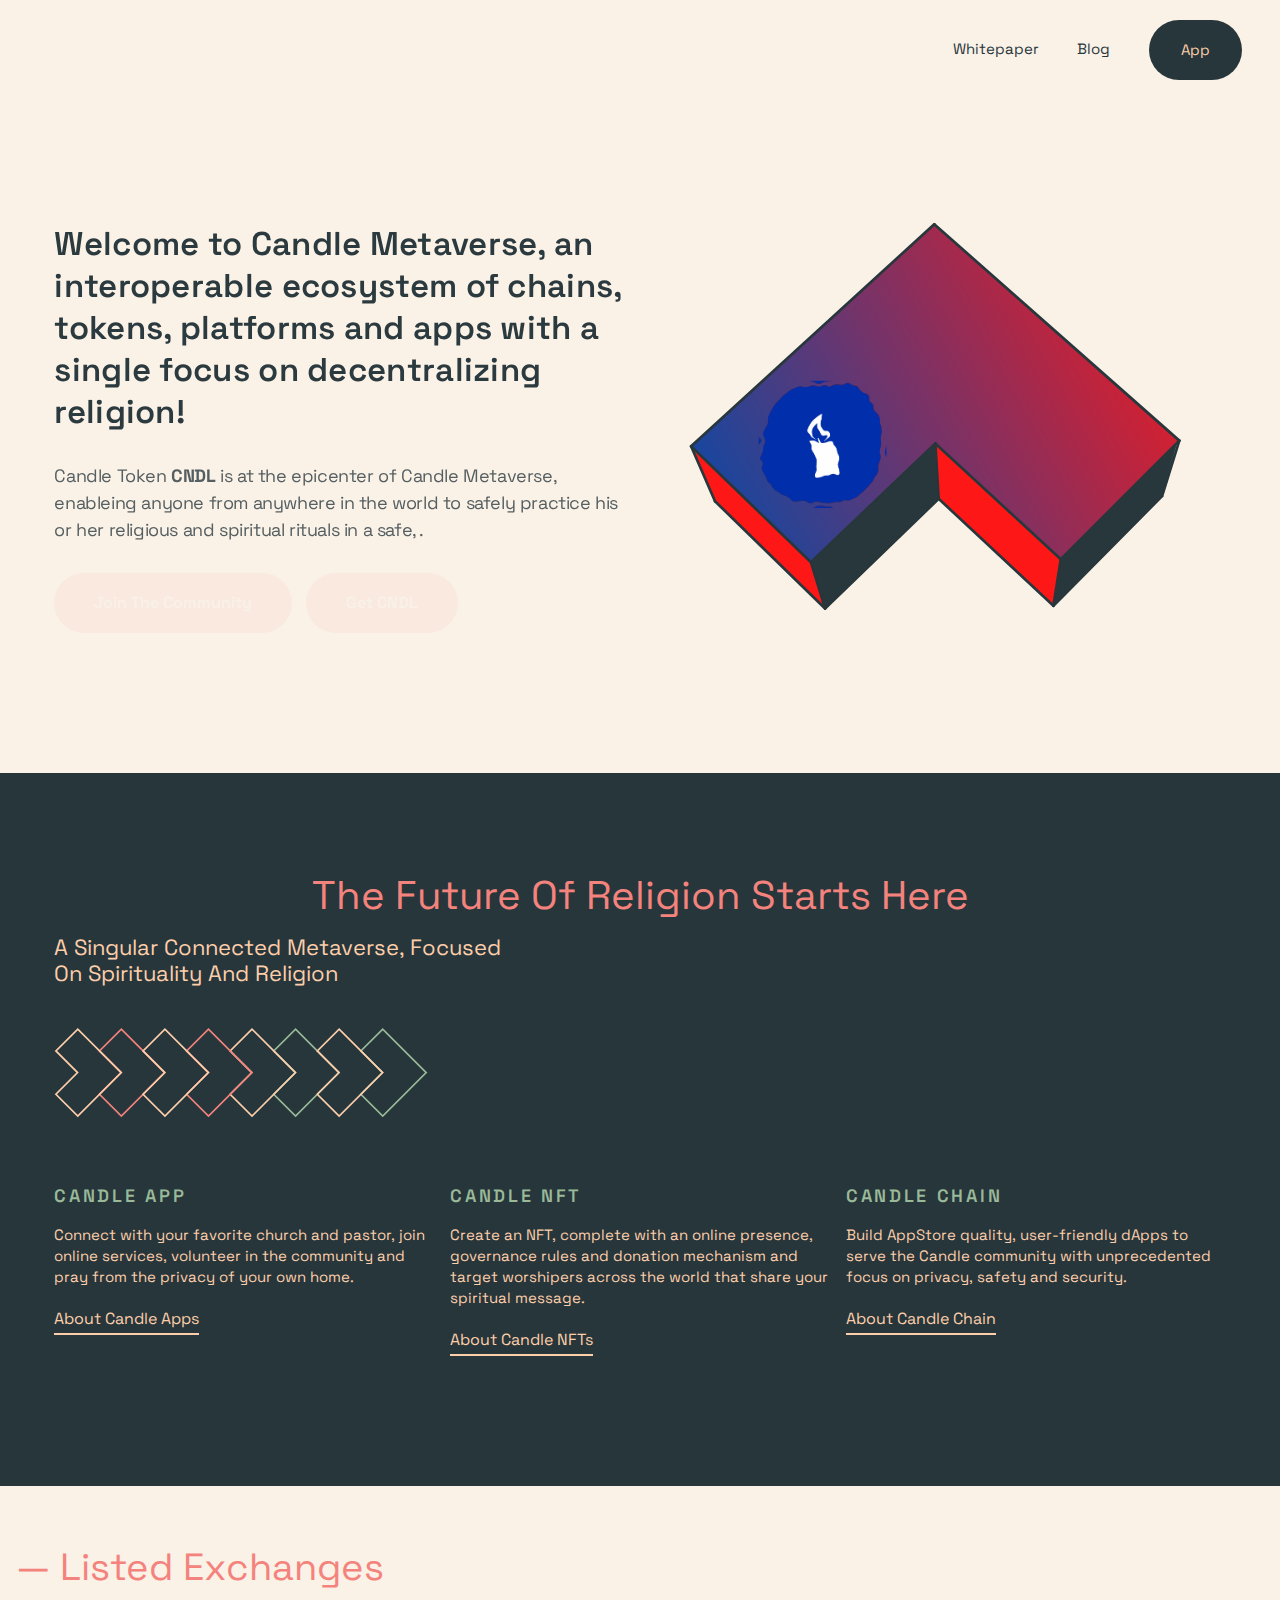
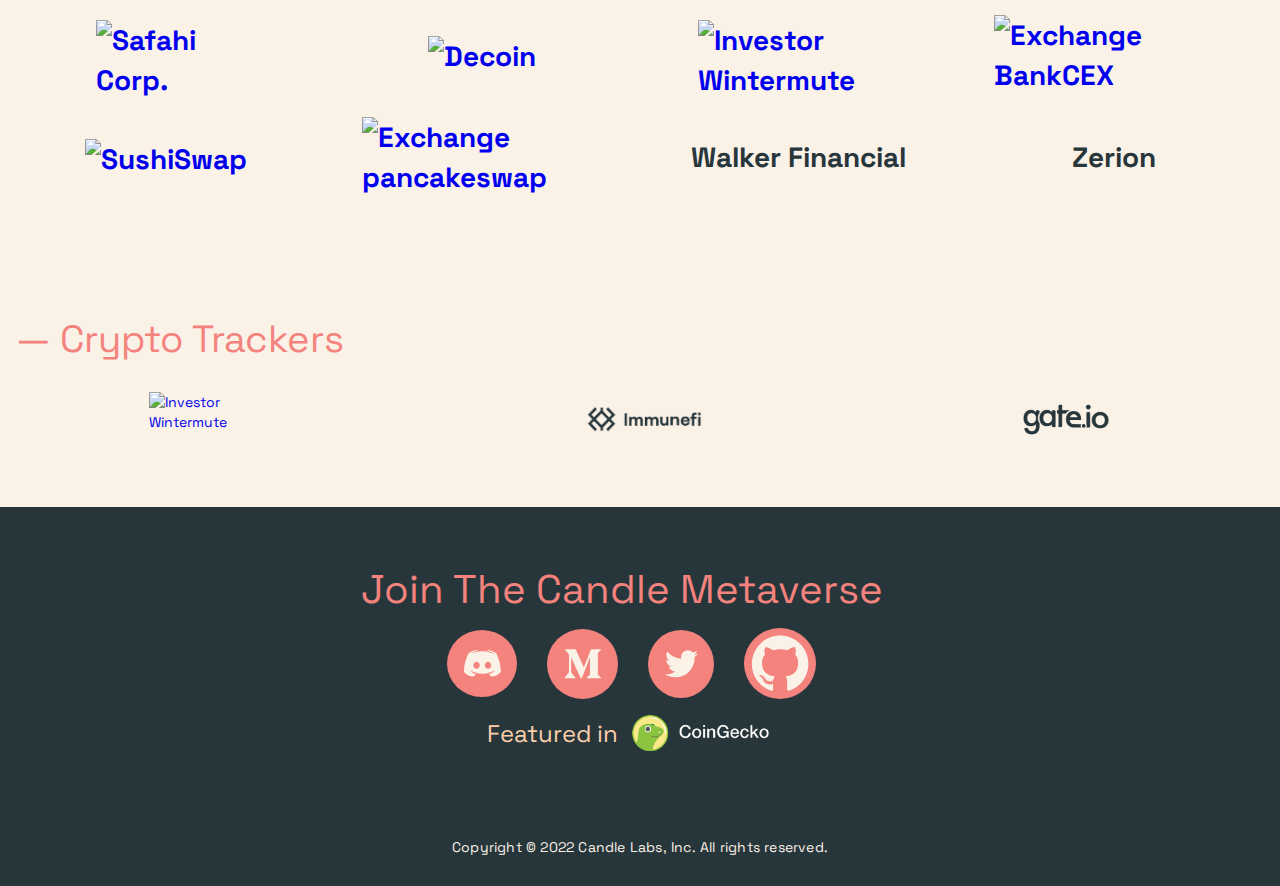
==== www.candlelabs.org/index.html @ d4d58f5c "Update index.html" ====
<!DOCTYPE html><!-- Last Published: Tue Feb 01 2022 14:11:30 GMT+0000 (Coordinated Universal Time) --><html data-wf-domain="www.candlelabs.org" data-wf-page="60e3f684421d0984ff7ae6be" data-wf-site="60e3f684421d0900957ae6ba"><head><meta charset="utf-8"/><title>Candle Protocol</title><meta content="Welcome to Candle Metaverse, an interoperable ecosystem of chains, tokens, platforms and apps with a single focus on decentralizing religion." name="description"/><meta content="Candle Protocol" property="og:title"/><meta content="The Future of Religion Starts Here" property="og:description"/>
  <meta content="https://uploads-ssl.webflow.com/60e3f684421d0900957ae6ba/60e3f83df19c3846578404ba_60dadb785c47d00d0a7b7272_ANGLE_ATMOS_v1.jpeg" property="og:image"/><meta content="Candle Protocol" property="twitter:title"/>
  <meta content="Welcome to Candle Metaverse, an interoperable ecosystem of chains, tokens, platforms and apps with a single focus on decentralizing religion!" property="twitter:description"/>
  <meta content="https://uploads-ssl.webflow.com/60e3f684421d0900957ae6ba/60e3f83df19c3846578404ba_60dadb785c47d00d0a7b7272_ANGLE_ATMOS_v1.jpeg" property="twitter:image"/>
  <meta property="og:type" content="website"/>
  <meta content="summary_large_image" name="twitter:card"/>
  <meta content="width=device-width, initial-scale=1" name="viewport"/>
  <link href="css/angle-version-2.webflow.342e09104.min.css" rel="stylesheet" type="text/css"/>
  <script src="webfont.js" type="text/javascript"></script>
  <script type="text/javascript">WebFont.load({  google: {    families: ["Space Grotesk:regular,600"]  }});</script><!--[if lt IE 9]><script src="https://cdnjs.cloudflare.com/ajax/libs/html5shiv/3.7.3/html5shiv.min.js" type="text/javascript"></script><![endif]--><script type="text/javascript">!function(o,c){var n=c.documentElement,t=" w-mod-";n.className+=t+"js",("ontouchstart"in o||o.DocumentTouch&&c instanceof DocumentTouch)&&(n.className+=t+"touch")}(window,document);</script>
  <link href="60e61506c6a4531d938e4ef4_favicon-32x32.png" rel="shortcut icon" type="image/x-icon"/><link href="60e6155e8eab2ca306f6ac27_android-chrome-96x96.png" rel="apple-touch-icon"/><script async="" src="../www.googletagmanager.com/gtag/js%EF%B9%96id=UA-201438094-2.js"></script>
  <script type="text/javascript">window.dataLayer = window.dataLayer || [];function gtag(){dataLayer.push(arguments);}gtag('js', new Date());gtag('config', 'UA-201438094-2', {'anonymize_ip': false});</script></head><body class="body"><div data-collapse="medium" data-animation="over-right" data-duration="400" data-easing="ease-in" data-easing2="ease-out" role="banner" class="navigation w-nav">
    <div class="navigation-container-full">
    <div class="section wf-section">
    <div class="navigation-side-plain">
    <a href="https://candlelabs.org" id="app" target="_blank" class="brand w-nav-brand"><div class="html-embed-3 w-embed">
      <svg width="53" height="42" viewBox="0 0 53 42" fill="none" xmlns="http://www.w3.org/2000/svg">
<g clip-path="url(#clip0)">


</g>
<defs>
<clipPath id="clip0">
<rect width="53" height="42" fill="white" transform="translate(0.303223 0.911987)"/>
</clipPath>
</defs>

<defs>
<clipPath id="clip0">
<rect width="200" height="30" fill="white"/>
</clipPath>


</defs>
</svg></div></a></div>
<div class="mobile-button w-nav-button"><div class="icon w-icon-nav-menu"></div></div></div>
<nav role="navigation" class="nav-menu w-nav-menu"><a href="index.html" aria-current="page" class="nav-link w-nav-link w--current">Trade</a><a href="https://docs.candlelabs.org" target="_blank" class="nav-link w-nav-link">Whitepaper</a>
<a href="https://reddit.com/r/cndl" target="_blank" class="nav-link w-nav-link">Blog</a><a href="https://app.dodoex.io/?network=mainnet&from=CNDL&to=USDC" target="_blank" class="button-navigation mt-2 w-nav-link">App</a><div class="button-wrap playground centered horizontal menubutton"><a href="https://discord.com/invite/z3kCpTaKMh" target="_blank" class="link-block first-child w-inline-block">
    <img src="6141c4c83874c326d974926d_discord.svg" loading="lazy" alt="Candle Protocol Discord Server link" class="image-8"/>
  </a>
  <a href="https://reddit.com/r/cndl" target="_blank" class="link-block w-inline-block"><img src="6141c49a3874c31d9a749238_medium.svg" loading="lazy" alt="Angle Medium Blog link" class="image-11"/></a>
  <a href="https://twitter.com/candle_labs" target="_blank" class="link-block w-inline-block"><img src="6141c49ae60aa364b25dbf61_twitter.svg" loading="lazy" alt="Angle Twitter Link" class="image-10"/></a><a href="https://github.com/Candleprotocol" target="_blank" class="link-block github last-child w-inline-block">
    <img src="6141c49a4c741830a2ef9b62_github_logo.svg" loading="lazy" alt="Candle Repository" class="image-9"/></a></div></nav></div></div><div class="header"><div class="container">
      <div class="w-layout-grid hero-grid">
  <div id="w-node-_2e3316db-cefd-234c-665d-4109540e0d42-ff7ae6be" class="hero-block">
  <h1 class="heading"><strong data-w-id="49341418-ab2d-3c2f-fae9-a14dba0515b2" style="opacity:100" class="bold-text">Welcome to Candle Metaverse, an interoperable ecosystem of chains, tokens, platforms and apps with a single focus on decentralizing religion!</strong><br/>
</h1><p data-w-id="2e3316db-cefd-234c-665d-4109540e0d48" style="opacity:100" class="paragraph-large">Candle Token <strong>CNDL</strong> is at the epicenter of Candle Metaverse, enableing anyone from anywhere in the world to safely practice his or her religious and spiritual rituals in a safe, .<br/></p><a data-w-id="a3d1c6f5-d1e4-67a4-e57e-4eb6cc7f3124" style="opacity:100" href="https://discord.gg/candle" class="button mt-2 w-button">Join The Community</a>
<a data-w-id="7714aa1b-9472-0fd0-4b97-acdff02890be" style="opacity:100" href="https://app.dodoex.io/?network=mainnet&from=USDC&to=CNDL" target="_blank" class="button mt-2 w-button">Get CNDL</a>
</div><img src="cndlangletwosexy.svg" loading="lazy" width="575" style="opacity:100" id="w-node-a0c30afb-bed7-268b-de76-1f6a2603e500-ff7ae6be" data-w-id="a0c30afb-bed7-268b-de76-1f6a2603e500" alt="Angle company logo" class="hidden-mobile"/></div></div></div>
<div class="logo-section"><div class="container"><div class="w-layout-grid logo-grid"><div class="logo-block"></div><div class="logo-block"></div><div class="logo-block">
  <img src="60e3fb152239cd0c357e8c8a_60b36ea5ca8f27bf516a2c9f_twitter.svg" alt="Twitter Account"/></div>
  <div class="logo-block">
  </div>
  <div id="w-node-_05bb0cd1-74b0-f15e-6a60-00ade3d66395-ff7ae6be" class="logo-block"></div></div></div></div><div class="content-section left"><div class="container"><div class="w-layout-grid content-grid"><div class="content-image"></div><div class="content"><h1>Subscription index</h1><p>Visit an online church, pray and donate CNDL tokens</p>
    <a href="#" class="link">Learn more</a></div></div>
    <div class="w-layout-grid content-grid">
      <div class="content"><h1>In-depth metrics</h1>
        <p>Lorem ipsum dolor sit amet, consectetur adipiscing elit. Mauris at dui elementum, placerat nulla et, efficitur magna.<br/>
          <br/>Donec ut elementum nulla, eu bibendum sapien. Integer vitae velit egestas felis eleifend dapibus accumsan sed tellus.</p><a href="#" class="link">Learn more</a></div><div id="w-node-_23f2461d-aebe-cba0-7777-7526b173a315-ff7ae6be" class="content-image"></div></div></div></div><div class="content-section"><div class="container"><h2 class="heading-5">The Future of Religion Starts Here</h2><p class="paragraph-3 centered h2"> A singular connected metaverse, focused on spirituality and religion</p><div class="html-embed-2 w-embed"><svg width="374" height="91" viewBox="0 0 374 91" fill="none" xmlns="http://www.w3.org/2000/svg">
<path d="M110.848 45.5933L67.3373 2.08301L45.4783 23.9421L67.1296 45.5934L45.4835 67.2395L67.3425 89.0986L110.848 45.5933Z" stroke="#F4837D" stroke-width="1.69"/>
<path d="M67.282 45.5929L23.7717 2.08252L1.9126 23.9416L23.5639 45.5929L1.91778 67.239L23.7768 89.0981L67.282 45.5929Z" stroke="#FDCEAA" stroke-width="1.69"/>
<path d="M285.074 45.5936L241.563 2.08325L219.704 23.9423L241.355 45.5936L219.709 67.2398L241.568 89.0988L285.074 45.5936Z" stroke="#99B998" stroke-width="1.69"/>
<path d="M241.508 45.5929L197.998 2.08252L176.139 23.9416L197.79 45.5929L176.144 67.239L198.003 89.0981L241.508 45.5929Z" stroke="#FDCEAA" stroke-width="1.69"/>
<path d="M198 45.5938L154.49 2.0835L132.631 23.9426L154.282 45.5939L132.636 67.24L154.495 89.0991L198 45.5938Z" stroke="#F4837D" stroke-width="1.69"/>
<path d="M154.44 45.5931L110.929 2.08276L89.0703 23.9418L110.722 45.5931L89.0755 67.2393L110.935 89.0983L154.44 45.5931Z" stroke="#FDCEAA" stroke-width="1.69"/>
<path d="M372.226 45.5938L328.716 2.0835L306.857 23.9426L328.508 45.5939L306.862 67.24L328.721 89.0991L372.226 45.5938Z" stroke="#99B998" stroke-width="1.69"/>
<path d="M328.666 45.5929L285.155 2.08252L263.296 23.9416L284.948 45.5929L263.302 67.239L285.161 89.0981L328.666 45.5929Z" stroke="#FDCEAA" stroke-width="1.69"/>
</svg></div><div class="w-layout-grid feature-grid"><div id="w-node-_59cc3c5f-5f8c-38cc-3669-18aad77a94e7-ff7ae6be" class="feature-card"><h3 class="heading3">Candle App</h3><p class="paragraph">Connect with your favorite church and pastor, join online services, volunteer in the community and pray from the privacy of your own home.
</p><a href="https://docs.candlelabs.org/fundamentals/candle-app" target="_blank" class="cta w-button">About Candle Apps</a></div><div id="w-node-ef781229-1ad1-0838-0280-94930bfabf1c-ff7ae6be" class="feature-card">
  <h3 class="heading3">Candle NFT</h3><p class="paragraph">Create an NFT, complete with an online presence, governance rules and donation mechanism and target worshipers across the world that share your spiritual message.</p><a href="https://docs.candlelabs.org/fundamentals/nft" target="_blank" class="cta w-button">About Candle NFTs</a></div><div class="feature-card"><h3 class="heading3">Candle Chain</h3>
    <p class="paragraph">Build AppStore quality, user-friendly dApps to serve the Candle community with unprecedented focus on privacy, safety and security.
</p>
    <a href="https://docs.candlelabs.org/fundamentals/task-lists" target="_blank" class="cta w-button">About Candle Chain</a></div></div></div></div>
    <div class="investors"><div class="container w-container"><h2 class="heading-5 heading-investors">— Listed Exchanges</h2><div class="w-layout-grid grid">


      <div id="w-node-_1b70a4c5-f20a-3465-73ca-4e7893a9c018-ff7ae6be" class="investor"><a href="https://uniswap.org/" target="_blank" class="dim w-inline-block">

      <img src="wlkr.png" loading="lazy" alt="Safahi Corp." class="investor-image"/></a></div>

<div id="w-node-_786bbe51-8efb-3058-bc9a-aff5af42035e-ff7ae6be" class="investor"><a href="https://www.decoin.io/" target="_blank" class="dim w-inline-block">

   <img src="decoin.png" loading="lazy" sizes="(max-width: 479px) 70vw, (max-width: 991px) 198px, 220px"  alt="Decoin" class="excahnge-image"/></a></div>
    <div id="w-node-d539f87f-f357-7b3b-2ef5-b58edb82bbf5-ff7ae6be" class="investor">
      <a href="https://www.tokpie.com/" target="_blank" class="dim w-inline-block">
        <img src="tokpie.png" loading="lazy" sizes="(max-width: 479px) 70vw, (max-width: 991px) 198px, 220px" alt="Investor Wintermute" class="investor-image fabric"/></a></div><div id="w-node-_1b70a4c5-f20a-3465-73ca-4e7893a9c026-ff7ae6be" class="investor">
          <a href="https://www.bankcex.com/" target="_blank" class="dim w-inline-block"><img src="bankcex.png" loading="lazy" sizes="(max-width: 991px) 144px, 160px" alt="Exchange BankCEX" class="exchange-image"/></a></div>
          <div id="w-node-_659c20e0-2938-e401-83e3-09eab33905a3-ff7ae6be" class="investor">
            <a href="https://www.sushi.com/" target="_blank" class="dim w-inline-block">
              <img src="Sushi.png" loading="lazy" alt="SushiSwap" class="Exchange -image Sushi"/></a></div>
              <div id="w-node-bd750032-5424-76e8-a503-98fc867b37b4-ff7ae6be" class="investor">
                <a href="https://pancakeswap.finance/swap/" target="_blank" class="dim w-inline-block">
                  <img src="Pancake.png" loading="lazy" sizes="(max-width: 479px) 36px, (max-width: 991px) 90px, 100px"  alt="Exchange pancakeswap" class="Exchang-image pancake"/></a></div>
              <div id="w-node-_52344bb0-9d8d-0787-273a-6e9726940b06-ff7ae6be" class="investor">
                <div class="dim"><a href="https://twitter.com/wlkrfinancial" target="_blank" class="link-2 twitter-link">Walker Financial</a></div></div>
              <div id="w-node-f1ea0bd0-6238-7a7e-cdcd-528fb8693aa4-ff7ae6be" class="investor">
                <div class="dim">
                <a href="https://app.zerion.io/invest/asset/CNDL-0xbc138bd20c98186cc0342c8e380953af0cb48ba8" target="_blank" class="link-2 twitter-link">Zerion </a></div></div></div></div></div>
                <div class="investors"><div class="container w-container"><h2 class="heading-5 heading-investors">— Crypto Trackers</h2>
                  <div class="w-layout-grid grid partners-grid"><div id="w-node-_3a541215-f42e-e132-56e7-eb7528b9ea08-ff7ae6be" class="Crypto Tracker">
                    <a href="https://coincodex.com/crypto/candle/" target="_blank" class="dim w-inline-block">
                      <img src="coincodex.png" loading="lazy" sizes="(max-width: 991px) 144px, 160px"  alt="Investor Wintermute" class="investor-image partner"/></a></div>
                  <div id="w-node-_3a541215-f42e-e132-56e7-eb7528b9ea0e-ff7ae6be" class="investor">
                <a href="https://immunefi.com/bounty/Candleprotocol" target="_blank" class="dim w-inline-block">
                <img src="6183fdcc161a07aa780254bc_Immunefi.png" loading="lazy" sizes="(max-width: 991px) 144px, 160px"  alt="Immunefie" class="investor-image partner"/></a></div>
<div id="w-node-_3a541215-f42e-e132-56e7-eb7528b9ea18-ff7ae6be" class="investor">
  <a href="https://app.dodoex.io/?network=mainnet&from=CNDL&to=USDC" target="_blank" class="dim w-inline-block">
    <img src="6183fdccf873b9378a4c82e9_gate.io.png" loading="lazy" sizes="(max-width: 991px) 144px, 160px" alt="gate.io icon" class="investor-image partner"/></a></div></div></div></div>
    <div class="content-section playground"><div class="container flex"><h3 class="heading-5">Join the Candle Metaverse<a href="https://t.me/candlelabs" class="link-3"></a>
      <a href="https://app.dodoex.io/?network=mainnet&from=USDC&to=CNDL" class="link-2"></a></h3></div>
      <div class="container flex"><div class="button-wrap playground centered horizontal">
        <a href="https://discord.gg/candle" target="_blank" class="link-block first-child w-inline-block">
          <img src="6141c4c83874c326d974926d_discord.svg" loading="lazy" alt="Candle Protocol Discord Server link" class="image-13"/></a><a href="https://reddit.com/r/cndl" target="_blank" class="link-block w-inline-block"><img src="6141c49a3874c31d9a749238_medium.svg" loading="lazy" alt="Angle Medium Blog link" class="image-14"/></a>
  <a href="https://twitter.com/Candle_labs" target="_blank" class="link-block w-inline-block">
  <img src="6141c49ae60aa364b25dbf61_twitter.svg" loading="lazy" alt="Candle Twitter Link" class="image-15"/></a><a href="https://github.com/Candleprotocol" target="_blank" class="link-block github w-inline-block"><img src="6141c49a4c741830a2ef9b62_github_logo.svg" loading="lazy" alt="Candle Repository" class="image-16"/></a></div></div>
<div class="container flex"><h3 class="heading-6">Featured in </h3>
  <a href="https://www.coingecko.com/en/coins/candle" target="_blank" class="dim w-inline-block"><img src="61efdd9250656a502699b645_CoinGecko-WhiteText.png" loading="lazy" sizes="(max-width: 991px) 144px, 160px" srcset="61efdd9250656a502699b645_CoinGecko-WhiteText-p-500.png 500w, 61efdd9250656a502699b645_CoinGecko-WhiteText-p-800.png 800w, 61efdd9250656a502699b645_CoinGecko-WhiteText-p-1080.png 1080w, 61efdd9250656a502699b645_CoinGecko-WhiteText-p-1600.png 1600w, 61efdd9250656a502699b645_CoinGecko-WhiteText.png 9600w" alt="" class="investor-image"/></a></div></div>
<div class="footer-03"><div class="container">
  <p class="paragraph-3 copyright">Copyright © 2022 Candle Labs, Inc. All rights reserved.</p></div></div>
<script src="jq.js" type="text/javascript" integrity="sha256-9/aliU8dGd2tb6OSsuzixeV4y/faTqgFtohetphbbj0=" crossorigin="anonymous"></script><script src="js/webflow.7a0222707.js" type="text/javascript"></script><!--[if lte IE 9]><script src="//cdnjs.cloudflare.com/ajax/libs/placeholders/3.0.2/placeholders.min.js"></script><![endif]--><style>.w-nav[data-animation=over-right] .w-nav-overlay, .w-nav[data-animation=over-right] [data-nav-menu-open], .w-nav-overlay [data-nav-menu-open] {
    top: 100px!important;
}

</style></body></html>
---- www.candlelabs.org/css/angle-version-2.webflow.342e09104.min.css ----
html{font-family:sans-serif;-ms-text-size-adjust:100%;-webkit-text-size-adjust:100%;height:100%}article,aside,details,figcaption,figure,footer,header,hgroup,main,menu,nav,section,summary{display:block}audio,canvas,progress,video{display:inline-block;vertical-align:baseline}audio:not([controls]){display:none;height:0}[hidden],template{display:none}a{background-color:transparent;text-decoration:underline}a:active,a:hover{outline:0}abbr[title]{border-bottom:1px dotted}b,optgroup,strong{font-weight:700}dfn{font-style:italic}h1{margin:.67em 0}mark{background:#ff0;color:#000}small{font-size:80%}sub,sup{font-size:75%;line-height:0;position:relative;vertical-align:baseline}sup{top:-.5em}sub{bottom:-.25em}img{border:0;max-width:100%;vertical-align:middle;display:inline-block}svg:not(:root){overflow:hidden}hr{box-sizing:content-box;height:0}pre,textarea{overflow:auto}code,kbd,pre,samp{font-family:monospace,monospace;font-size:1em}button,input,optgroup,select,textarea{color:inherit;font:inherit;margin:0}button{overflow:visible}button,select{text-transform:none}button[disabled],html input[disabled]{cursor:default}button::-moz-focus-inner,input::-moz-focus-inner{border:0;padding:0}input{line-height:normal}input[type=checkbox],input[type=radio]{box-sizing:border-box;padding:0}input[type=number]::-webkit-inner-spin-button,input[type=number]::-webkit-outer-spin-button{height:auto}input[type=search]{-webkit-appearance:none}input[type=search]::-webkit-search-cancel-button,input[type=search]::-webkit-search-decoration{-webkit-appearance:none}legend{border:0;padding:0}table{border-collapse:collapse;border-spacing:0}td,th{padding:0}@font-face{font-family:webflow-icons;src:url("[data-uri]") format('truetype');font-weight:400;font-style:normal}[class*=" w-icon-"],[class^=w-icon-]{font-family:webflow-icons!important;speak:none;font-style:normal;font-weight:400;font-variant:normal;text-transform:none;line-height:1;-webkit-font-smoothing:antialiased;-moz-osx-font-smoothing:grayscale}.w-icon-slider-right:before{content:"\e600"}.w-icon-slider-left:before{content:"\e601"}.w-icon-nav-menu:before{content:"\e602"}.w-icon-arrow-down:before,.w-icon-dropdown-toggle:before{content:"\e603"}.w-icon-file-upload-remove:before{content:"\e900"}.w-icon-file-upload-icon:before{content:"\e903"}*{-webkit-box-sizing:border-box;-moz-box-sizing:border-box;box-sizing:border-box}html.w-mod-touch *{background-attachment:scroll!important}.w-block{display:block}.w-inline-block{max-width:100%;display:inline-block}.w-clearfix:after,.w-clearfix:before{content:" ";display:table;grid-column-start:1;grid-row-start:1;grid-column-end:2;grid-row-end:2}.w-clearfix:after{clear:both}.w-hidden{display:none}.w-button{display:inline-block;padding:9px 15px;background-color:#3898ec;color:#fff;border:0;line-height:inherit;text-decoration:none;cursor:pointer;border-radius:0}input.w-button{-webkit-appearance:button}html[data-w-dynpage] [data-w-cloak]{color:transparent!important}.w-webflow-badge,.w-webflow-badge *{position:static;left:auto;top:auto;right:auto;bottom:auto;z-index:auto;display:block;visibility:visible;overflow:visible;overflow-x:visible;overflow-y:visible;box-sizing:border-box;width:auto;height:auto;max-height:none;max-width:none;min-height:0;min-width:0;margin:0;padding:0;float:none;clear:none;border:0 transparent;border-radius:0;background:0 0;box-shadow:none;opacity:1;transform:none;transition:none;direction:ltr;font-family:inherit;font-weight:inherit;color:inherit;font-size:inherit;line-height:inherit;font-style:inherit;font-variant:inherit;text-align:inherit;letter-spacing:inherit;text-decoration:inherit;text-indent:0;text-transform:inherit;list-style-type:disc;text-shadow:none;font-smoothing:auto;vertical-align:baseline;cursor:inherit;white-space:inherit;word-break:normal;word-spacing:normal;word-wrap:normal}.w-webflow-badge{position:fixed!important;display:inline-block!important;visibility:visible!important;z-index:2147483647!important;top:auto!important;right:12px!important;bottom:12px!important;left:auto!important;color:#aaadb0!important;background-color:#fff!important;border-radius:3px!important;padding:6px 8px 6px 6px!important;font-size:12px!important;opacity:1!important;line-height:14px!important;text-decoration:none!important;transform:none!important;margin:0!important;width:auto!important;height:auto!important;overflow:visible!important;white-space:nowrap;box-shadow:0 0 0 1px rgba(0,0,0,.1),0 1px 3px rgba(0,0,0,.1);cursor:pointer}.w-webflow-badge>img{display:inline-block!important;visibility:visible!important;opacity:1!important;vertical-align:middle!important}h1,h2,h3,h4,h5,h6{font-weight:700;margin-bottom:10px}h2{font-size:32px;line-height:36px;margin-top:20px}h3{font-size:24px;line-height:30px;margin-top:20px}h5{font-size:14px;line-height:20px;margin-top:10px}h6{font-size:12px;line-height:18px;margin-top:10px}blockquote{margin:0 0 10px;padding:10px 20px;border-left:5px solid #e2e2e2;font-size:18px;line-height:22px}figure{margin:0 0 10px}figcaption{margin-top:5px;text-align:center}ol,ul{margin-top:0;margin-bottom:10px;padding-left:40px}.w-list-unstyled{padding-left:0;list-style:none}.w-embed:after,.w-embed:before{content:" ";display:table;grid-column-start:1;grid-row-start:1;grid-column-end:2;grid-row-end:2}.w-embed:after{clear:both}.w-video{width:100%;position:relative;padding:0}.w-video embed,.w-video iframe,.w-video object{position:absolute;top:0;left:0;width:100%;height:100%}fieldset{padding:0;margin:0;border:0}button,html input[type=button],input[type=reset]{-webkit-appearance:button;border:0;cursor:pointer;-webkit-appearance:button}.w-form{margin:0 0 15px}.w-form-done{display:none;padding:20px;text-align:center;background-color:#ddd}.w-form-fail{display:none;margin-top:10px;padding:10px;background-color:#ffdede}label{display:block;margin-bottom:5px;font-weight:700}.w-input,.w-select{display:block;width:100%;height:38px;padding:8px 12px;margin-bottom:10px;font-size:14px;line-height:1.42857143;color:#333;vertical-align:middle;background-color:#fff;border:1px solid #ccc}.w-input:-moz-placeholder,.w-select:-moz-placeholder{color:#999}.w-input::-moz-placeholder,.w-select::-moz-placeholder{color:#999;opacity:1}.w-input:-ms-input-placeholder,.w-select:-ms-input-placeholder{color:#999}.w-input::-webkit-input-placeholder,.w-select::-webkit-input-placeholder{color:#999}.w-input:focus,.w-select:focus{border-color:#3898ec;outline:0}.w-input[disabled],.w-input[readonly],.w-select[disabled],.w-select[readonly],fieldset[disabled] .w-input,fieldset[disabled] .w-select{cursor:not-allowed;background-color:#eee}textarea.w-input,textarea.w-select{height:auto}.w-select{background-color:#f3f3f3}.w-select[multiple]{height:auto}.w-form-label{display:inline-block;cursor:pointer;font-weight:400;margin-bottom:0}.w-radio{display:block;margin-bottom:5px;padding-left:20px}.w-radio:after,.w-radio:before{content:" ";display:table;grid-column-start:1;grid-row-start:1;grid-column-end:2;grid-row-end:2}.w-radio:after{clear:both}.w-radio-input{margin:3px 0 0 -20px;line-height:normal;float:left}.w-file-upload{display:block;margin-bottom:10px}.w-file-upload-input{width:.1px;height:.1px;opacity:0;overflow:hidden;position:absolute;z-index:-100}.w-file-upload-default,.w-file-upload-success,.w-file-upload-uploading{display:inline-block;color:#333}.w-file-upload-error{display:block;margin-top:10px}.w-file-upload-default.w-hidden,.w-file-upload-error.w-hidden,.w-file-upload-success.w-hidden,.w-file-upload-uploading.w-hidden{display:none}.w-file-upload-uploading-btn{display:flex;font-size:14px;font-weight:400;cursor:pointer;margin:0;padding:8px 12px;border:1px solid #ccc;background-color:#fafafa}.w-file-upload-file{display:flex;flex-grow:1;justify-content:space-between;margin:0;padding:8px 9px 8px 11px;border:1px solid #ccc;background-color:#fafafa}.w-file-upload-file-name{font-size:14px;font-weight:400;display:block}.w-file-remove-link{margin-top:3px;margin-left:10px;width:auto;height:auto;padding:3px;display:block;cursor:pointer}.w-icon-file-upload-remove{margin:auto;font-size:10px}.w-file-upload-error-msg{display:inline-block;color:#ea384c;padding:2px 0}.w-file-upload-info{display:inline-block;line-height:38px;padding:0 12px}.w-file-upload-label{display:inline-block;font-size:14px;font-weight:400;cursor:pointer;margin:0;padding:8px 12px;border:1px solid #ccc;background-color:#fafafa}.w-icon-file-upload-icon,.w-icon-file-upload-uploading{display:inline-block;margin-right:8px;width:20px}.w-icon-file-upload-uploading{height:20px}.w-container{margin-left:auto;margin-right:auto;max-width:940px}.w-container:after,.w-container:before{content:" ";display:table;grid-column-start:1;grid-row-start:1;grid-column-end:2;grid-row-end:2}.w-container:after{clear:both}.w-container .w-row{margin-left:-10px;margin-right:-10px}.w-row:after,.w-row:before{content:" ";display:table;grid-column-start:1;grid-row-start:1;grid-column-end:2;grid-row-end:2}.w-row:after{clear:both}.w-row .w-row{margin-left:0;margin-right:0}.w-col{position:relative;float:left;width:100%;min-height:1px;padding-left:10px;padding-right:10px}.w-col .w-col{padding-left:0;padding-right:0}.w-col-1{width:8.33333333%}.w-col-2{width:16.66666667%}.w-col-3{width:25%}.w-col-4{width:33.33333333%}.w-col-5{width:41.66666667%}.w-col-6{width:50%}.w-col-7{width:58.33333333%}.w-col-8{width:66.66666667%}.w-col-9{width:75%}.w-col-10{width:83.33333333%}.w-col-11{width:91.66666667%}.w-col-12{width:100%}.w-hidden-main{display:none!important}@media screen and (max-width:991px){.w-container{max-width:728px}.w-hidden-main{display:inherit!important}.w-hidden-medium{display:none!important}.w-col-medium-1{width:8.33333333%}.w-col-medium-2{width:16.66666667%}.w-col-medium-3{width:25%}.w-col-medium-4{width:33.33333333%}.w-col-medium-5{width:41.66666667%}.w-col-medium-6{width:50%}.w-col-medium-7{width:58.33333333%}.w-col-medium-8{width:66.66666667%}.w-col-medium-9{width:75%}.w-col-medium-10{width:83.33333333%}.w-col-medium-11{width:91.66666667%}.w-col-medium-12{width:100%}.w-col-stack{width:100%;left:auto;right:auto}}@media screen and (max-width:767px){.w-hidden-main,.w-hidden-medium{display:inherit!important}.w-hidden-small{display:none!important}.w-container .w-row,.w-row{margin-left:0;margin-right:0}.w-col{width:100%;left:auto;right:auto}.w-col-small-1{width:8.33333333%}.w-col-small-2{width:16.66666667%}.w-col-small-3{width:25%}.w-col-small-4{width:33.33333333%}.w-col-small-5{width:41.66666667%}.w-col-small-6{width:50%}.w-col-small-7{width:58.33333333%}.w-col-small-8{width:66.66666667%}.w-col-small-9{width:75%}.w-col-small-10{width:83.33333333%}.w-col-small-11{width:91.66666667%}.w-col-small-12{width:100%}}@media screen and (max-width:479px){.w-container{max-width:none}.w-hidden-main,.w-hidden-medium,.w-hidden-small{display:inherit!important}.w-hidden-tiny{display:none!important}.w-col{width:100%}.w-col-tiny-1{width:8.33333333%}.w-col-tiny-2{width:16.66666667%}.w-col-tiny-3{width:25%}.w-col-tiny-4{width:33.33333333%}.w-col-tiny-5{width:41.66666667%}.w-col-tiny-6{width:50%}.w-col-tiny-7{width:58.33333333%}.w-col-tiny-8{width:66.66666667%}.w-col-tiny-9{width:75%}.w-col-tiny-10{width:83.33333333%}.w-col-tiny-11{width:91.66666667%}.w-col-tiny-12{width:100%}}.w-widget{position:relative}.w-widget-map{width:100%;height:400px}.w-widget-map label{width:auto;display:inline}.w-widget-map img{max-width:inherit}.w-widget-map .gm-style-iw{text-align:center}.w-widget-map .gm-style-iw>button{display:none!important}.w-widget-twitter{overflow:hidden}.w-widget-twitter-count-shim{display:inline-block;vertical-align:top;position:relative;width:28px;height:20px;text-align:center;background:#fff;border:1px solid #758696;border-radius:3px}.w-widget-twitter-count-shim *{pointer-events:none;-webkit-user-select:none;-moz-user-select:none;-ms-user-select:none;user-select:none}.w-widget-twitter-count-shim .w-widget-twitter-count-inner{position:relative;font-size:15px;line-height:12px;text-align:center;color:#999;font-family:serif}.w-widget-twitter-count-shim .w-widget-twitter-count-clear{position:relative;display:block}.w-widget-twitter-count-shim.w--large{width:36px;height:28px}.w-widget-twitter-count-shim.w--large .w-widget-twitter-count-inner{font-size:18px;line-height:18px}.w-widget-twitter-count-shim:not(.w--vertical){margin-left:5px;margin-right:8px}.w-widget-twitter-count-shim:not(.w--vertical).w--large{margin-left:6px}.w-widget-twitter-count-shim:not(.w--vertical):after,.w-widget-twitter-count-shim:not(.w--vertical):before{top:50%;left:0;border:solid transparent;content:" ";height:0;width:0;position:absolute;pointer-events:none}.w-widget-twitter-count-shim:not(.w--vertical):before{border-color:rgba(117,134,150,0);border-right-color:#5d6c7b;border-width:4px;margin-left:-9px;margin-top:-4px}.w-widget-twitter-count-shim:not(.w--vertical).w--large:before{border-width:5px;margin-left:-10px;margin-top:-5px}.w-widget-twitter-count-shim:not(.w--vertical):after{border-color:rgba(255,255,255,0);border-right-color:#fff;border-width:4px;margin-left:-8px;margin-top:-4px}.w-widget-twitter-count-shim:not(.w--vertical).w--large:after{border-width:5px;margin-left:-9px;margin-top:-5px}.w-widget-twitter-count-shim.w--vertical{width:61px;height:33px;margin-bottom:8px}.w-widget-twitter-count-shim.w--vertical:after,.w-widget-twitter-count-shim.w--vertical:before{top:100%;left:50%;border:solid transparent;content:" ";height:0;width:0;position:absolute;pointer-events:none}.w-widget-twitter-count-shim.w--vertical:before{border-color:rgba(117,134,150,0);border-top-color:#5d6c7b;border-width:5px;margin-left:-5px}.w-widget-twitter-count-shim.w--vertical:after{border-color:rgba(255,255,255,0);border-top-color:#fff;border-width:4px;margin-left:-4px}.w-widget-twitter-count-shim.w--vertical .w-widget-twitter-count-inner{font-size:18px;line-height:22px}.w-widget-twitter-count-shim.w--vertical.w--large{width:76px}.w-background-video{position:relative;overflow:hidden;height:500px;color:#fff}.w-background-video>video{background-size:cover;background-position:50% 50%;position:absolute;margin:auto;width:100%;height:100%;right:-100%;bottom:-100%;top:-100%;left:-100%;object-fit:cover;z-index:-100}.w-background-video>video::-webkit-media-controls-start-playback-button{display:none!important;-webkit-appearance:none}.w-slider{position:relative;height:300px;text-align:center;background:#ddd;clear:both;-webkit-tap-highlight-color:transparent;tap-highlight-color:rgba(0,0,0,0)}.w-slider-mask{position:relative;display:block;overflow:hidden;z-index:1;left:0;right:0;height:100%;white-space:nowrap}.w-slide{position:relative;display:inline-block;vertical-align:top;width:100%;height:100%;white-space:normal;text-align:left}.w-slider-nav{position:absolute;z-index:2;top:auto;right:0;bottom:0;left:0;margin:auto;padding-top:10px;height:40px;text-align:center;-webkit-tap-highlight-color:transparent;tap-highlight-color:rgba(0,0,0,0)}.w-slider-nav.w-round>div{border-radius:100%}.w-slider-nav.w-num>div{width:auto;height:auto;padding:.2em .5em;font-size:inherit;line-height:inherit}.w-slider-nav.w-shadow>div{box-shadow:0 0 3px rgba(51,51,51,.4)}.w-slider-nav-invert{color:#fff}.w-slider-nav-invert>div{background-color:rgba(34,34,34,.4)}.w-slider-nav-invert>div.w-active{background-color:#222}.w-slider-dot{position:relative;display:inline-block;width:1em;height:1em;background-color:rgba(255,255,255,.4);cursor:pointer;margin:0 3px .5em;transition:background-color .1s,color .1s}.w-slider-dot.w-active{background-color:#fff}.w-slider-dot:focus{outline:0;box-shadow:0 0 0 2px #fff}.w-slider-dot:focus.w-active{box-shadow:none}.w-slider-arrow-left,.w-slider-arrow-right{position:absolute;width:80px;top:0;right:0;bottom:0;left:0;margin:auto;cursor:pointer;overflow:hidden;color:#fff;font-size:40px;-webkit-tap-highlight-color:transparent;tap-highlight-color:rgba(0,0,0,0);-webkit-user-select:none;-moz-user-select:none;-ms-user-select:none;user-select:none}.w-slider-arrow-left [class*=' w-icon-'],.w-slider-arrow-left [class^=w-icon-],.w-slider-arrow-right [class*=' w-icon-'],.w-slider-arrow-right [class^=w-icon-]{position:absolute}.w-slider-arrow-left:focus,.w-slider-arrow-right:focus{outline:0}.w-slider-arrow-left{z-index:3;right:auto}.w-slider-arrow-right{z-index:4;left:auto}.w-icon-slider-left,.w-icon-slider-right{top:0;right:0;bottom:0;left:0;margin:auto;width:1em;height:1em}.w-slider-aria-label{border:0;clip:rect(0 0 0 0);height:1px;margin:-1px;overflow:hidden;padding:0;position:absolute;width:1px}.w-slider-force-show{display:block!important}.w-dropdown{display:inline-block;position:relative;text-align:left;margin-left:auto;margin-right:auto;z-index:900}.w-dropdown-btn,.w-dropdown-link,.w-dropdown-toggle{position:relative;vertical-align:top;text-decoration:none;color:#222;padding:20px;text-align:left;margin-left:auto;margin-right:auto;white-space:nowrap}.w-dropdown-toggle{-webkit-user-select:none;-moz-user-select:none;-ms-user-select:none;user-select:none;display:inline-block;cursor:pointer;padding-right:40px}.w-dropdown-toggle:focus{outline:0}.w-icon-dropdown-toggle{position:absolute;top:0;right:0;bottom:0;margin:auto 20px auto auto;width:1em;height:1em}.w-dropdown-list{position:absolute;background:#ddd;display:none;min-width:100%}.w-dropdown-list.w--open{display:block}.w-dropdown-link{padding:10px 20px;display:block;color:#222}.w-dropdown-link.w--current{color:#0082f3}.w-dropdown-link:focus{outline:0}@media screen and (max-width:767px){.w-nav-brand{padding-left:10px}}.w-lightbox-backdrop{cursor:auto;font-style:normal;font-variant:normal;letter-spacing:normal;list-style:disc;text-indent:0;text-shadow:none;text-transform:none;visibility:visible;white-space:normal;word-break:normal;word-spacing:normal;word-wrap:normal;position:fixed;top:0;right:0;bottom:0;left:0;color:#fff;font-family:"Helvetica Neue",Helvetica,Ubuntu,"Segoe UI",Verdana,sans-serif;font-size:17px;line-height:1.2;font-weight:300;text-align:center;background:rgba(0,0,0,.9);z-index:2000;outline:0;opacity:0;-webkit-user-select:none;-moz-user-select:none;-ms-user-select:none;-webkit-tap-highlight-color:transparent;-webkit-transform:translate(0,0)}.w-lightbox-backdrop,.w-lightbox-container{height:100%;overflow:auto;-webkit-overflow-scrolling:touch}.w-lightbox-content{position:relative;height:100vh;overflow:hidden}.w-lightbox-view{position:absolute;width:100vw;height:100vh;opacity:0}.w-lightbox-view:before{content:"";height:100vh}.w-lightbox-group,.w-lightbox-group .w-lightbox-view,.w-lightbox-group .w-lightbox-view:before{height:86vh}.w-lightbox-frame,.w-lightbox-view:before{display:inline-block;vertical-align:middle}.w-lightbox-figure{position:relative;margin:0}.w-lightbox-group .w-lightbox-figure{cursor:pointer}.w-lightbox-img{width:auto;height:auto;max-width:none}.w-lightbox-image{display:block;float:none;max-width:100vw;max-height:100vh}.w-lightbox-group .w-lightbox-image{max-height:86vh}.w-lightbox-caption{position:absolute;right:0;bottom:0;left:0;padding:.5em 1em;background:rgba(0,0,0,.4);text-align:left;text-overflow:ellipsis;white-space:nowrap;overflow:hidden}.w-lightbox-embed{position:absolute;top:0;right:0;bottom:0;left:0;width:100%;height:100%}.w-lightbox-control{position:absolute;top:0;width:4em;background-size:24px;background-repeat:no-repeat;background-position:center;cursor:pointer;-webkit-transition:.3s;transition:.3s}.w-lightbox-left{display:none;bottom:0;left:0;background-image:url("[data-uri]")}.w-lightbox-right{display:none;right:0;bottom:0;background-image:url("[data-uri]")}.w-lightbox-close{right:0;height:2.6em;background-image:url("[data-uri]");background-size:18px}.w-lightbox-strip{position:absolute;bottom:0;left:0;right:0;padding:0 1vh;line-height:0;white-space:nowrap;overflow-x:auto;overflow-y:hidden}.w-lightbox-item{display:inline-block;width:10vh;padding:2vh 1vh;box-sizing:content-box;cursor:pointer;-webkit-transform:translate3d(0,0,0)}.w-lightbox-active{opacity:.3}.w-lightbox-thumbnail{position:relative;height:10vh;background:#222;overflow:hidden}.w-lightbox-thumbnail-image{position:absolute;top:0;left:0}.w-lightbox-thumbnail .w-lightbox-tall{top:50%;width:100%;-webkit-transform:translate(0,-50%);-ms-transform:translate(0,-50%);transform:translate(0,-50%)}.w-lightbox-thumbnail .w-lightbox-wide{left:50%;height:100%;-webkit-transform:translate(-50%,0);-ms-transform:translate(-50%,0);transform:translate(-50%,0)}.w-lightbox-spinner{position:absolute;top:50%;left:50%;box-sizing:border-box;width:40px;height:40px;margin-top:-20px;margin-left:-20px;border:5px solid rgba(0,0,0,.4);border-radius:50%;-webkit-animation:.8s linear infinite spin;animation:.8s linear infinite spin}.w-lightbox-spinner:after{content:"";position:absolute;top:-4px;right:-4px;bottom:-4px;left:-4px;border:3px solid transparent;border-bottom-color:#fff;border-radius:50%}.w-lightbox-hide{display:none}.w-lightbox-noscroll{overflow:hidden}@media (min-width:768px){.w-lightbox-content{height:96vh;margin-top:2vh}.w-lightbox-view,.w-lightbox-view:before{height:96vh}.w-lightbox-group,.w-lightbox-group .w-lightbox-view,.w-lightbox-group .w-lightbox-view:before{height:84vh}.w-lightbox-image{max-width:96vw;max-height:96vh}.w-lightbox-group .w-lightbox-image{max-width:82.3vw;max-height:84vh}.w-lightbox-left,.w-lightbox-right{display:block;opacity:.5}.w-lightbox-close{opacity:.8}.w-lightbox-control:hover{opacity:1}}.w-lightbox-inactive,.w-lightbox-inactive:hover{opacity:0}.w-richtext:after,.w-richtext:before{content:" ";display:table;grid-column-start:1;grid-row-start:1;grid-column-end:2;grid-row-end:2}.w-richtext:after{clear:both}.w-richtext[contenteditable=true]:after,.w-richtext[contenteditable=true]:before{white-space:initial}.w-richtext ol,.w-richtext ul{overflow:hidden}.w-richtext .w-richtext-figure-selected.w-richtext-figure-type-image div,.w-richtext .w-richtext-figure-selected.w-richtext-figure-type-video div:after,.w-richtext .w-richtext-figure-selected[data-rt-type=image] div,.w-richtext .w-richtext-figure-selected[data-rt-type=video] div:after{outline:#2895f7 solid 2px}.w-richtext figure.w-richtext-figure-type-video>div:after,.w-richtext figure[data-rt-type=video]>div:after{content:'';position:absolute;display:none;left:0;top:0;right:0;bottom:0}.w-richtext figure{position:relative;max-width:60%}.w-richtext figure>div:before{cursor:default!important}.w-richtext figure img{width:100%}.w-richtext figure figcaption.w-richtext-figcaption-placeholder{opacity:.6}.w-richtext figure div{font-size:0;color:transparent}.w-richtext figure.w-richtext-figure-type-image,.w-richtext figure[data-rt-type=image]{display:table}.w-richtext figure.w-richtext-figure-type-image>div,.w-richtext figure[data-rt-type=image]>div{display:inline-block}.w-richtext figure.w-richtext-figure-type-image>figcaption,.w-richtext figure[data-rt-type=image]>figcaption{display:table-caption;caption-side:bottom}.w-richtext figure.w-richtext-figure-type-video,.w-richtext figure[data-rt-type=video]{width:60%;height:0}.w-richtext figure.w-richtext-figure-type-video iframe,.w-richtext figure[data-rt-type=video] iframe{position:absolute;top:0;left:0;width:100%;height:100%}.w-richtext figure.w-richtext-figure-type-video>div,.w-richtext figure[data-rt-type=video]>div{width:100%}.w-richtext figure.w-richtext-align-center{margin-right:auto;margin-left:auto;clear:both}.w-richtext figure.w-richtext-align-center.w-richtext-figure-type-image>div,.w-richtext figure.w-richtext-align-center[data-rt-type=image]>div{max-width:100%}.w-richtext figure.w-richtext-align-normal{clear:both}.w-richtext figure.w-richtext-align-fullwidth{width:100%;max-width:100%;text-align:center;clear:both;display:block;margin-right:auto;margin-left:auto}.w-richtext figure.w-richtext-align-fullwidth>div{display:inline-block;padding-bottom:inherit}.w-richtext figure.w-richtext-align-fullwidth>figcaption{display:block}.w-richtext figure.w-richtext-align-floatleft{float:left;margin-right:15px;clear:none}.w-richtext figure.w-richtext-align-floatright{float:right;margin-left:15px;clear:none}.w-nav{position:relative;background:#ddd;z-index:1000}.w-nav:after,.w-nav:before{content:" ";display:table;grid-column-start:1;grid-row-start:1;grid-column-end:2;grid-row-end:2}.w-nav:after{clear:both}.w-nav-brand{position:relative;float:left;text-decoration:none;color:#333}.w-nav-link{position:relative;display:inline-block;vertical-align:top;text-decoration:none;color:#222;padding:20px;text-align:left;margin-left:auto;margin-right:auto}.w-nav-link.w--current{color:#0082f3}.w-nav-menu{position:relative;float:right}[data-nav-menu-open]{display:block!important;position:absolute;top:100%;left:0;right:0;background:#c8c8c8;text-align:center;overflow:visible;min-width:200px}.w--nav-link-open{display:block;position:relative}.w-nav-overlay{position:absolute;overflow:hidden;display:none;top:100%;left:0;right:0;width:100%}.w-nav-overlay [data-nav-menu-open]{top:0}.w-nav[data-animation=over-left] .w-nav-overlay{width:auto}.w-nav[data-animation=over-left] .w-nav-overlay,.w-nav[data-animation=over-left] [data-nav-menu-open]{right:auto;z-index:1;top:0}.w-nav[data-animation=over-right] .w-nav-overlay{width:auto}.w-nav[data-animation=over-right] .w-nav-overlay,.w-nav[data-animation=over-right] [data-nav-menu-open]{left:auto;z-index:1;top:0}.w-nav-button{position:relative;float:right;padding:18px;font-size:24px;display:none;cursor:pointer;-webkit-tap-highlight-color:transparent;tap-highlight-color:rgba(0,0,0,0);-webkit-user-select:none;-moz-user-select:none;-ms-user-select:none;user-select:none}.w-nav-button:focus{outline:0}.w-nav-button.w--open{background-color:#c8c8c8;color:#fff}.w-nav[data-collapse=all] .w-nav-menu{display:none}.w--nav-dropdown-open,.w--nav-dropdown-toggle-open,.w-nav[data-collapse=all] .w-nav-button{display:block}.w--nav-dropdown-list-open{position:static}@media screen and (max-width:991px){.w-nav[data-collapse=medium] .w-nav-menu{display:none}.w-nav[data-collapse=medium] .w-nav-button{display:block}}@media screen and (max-width:767px){.w-nav[data-collapse=small] .w-nav-menu{display:none}.w-nav[data-collapse=small] .w-nav-button{display:block}.w-nav-brand{padding-left:10px}}.w-tabs{position:relative}.w-tabs:after,.w-tabs:before{content:" ";display:table;grid-column-start:1;grid-row-start:1;grid-column-end:2;grid-row-end:2}.w-tabs:after{clear:both}.w-tab-menu{position:relative}.w-tab-link{position:relative;display:inline-block;vertical-align:top;text-decoration:none;padding:9px 30px;text-align:left;cursor:pointer;color:#222;background-color:#ddd}.w-tab-link.w--current{background-color:#c8c8c8}.w-tab-link:focus{outline:0}.w-tab-content{position:relative;display:block;overflow:hidden}.w-tab-pane{position:relative;display:none}.w--tab-active{display:block}@media screen and (max-width:479px){.w-nav[data-collapse=tiny] .w-nav-menu{display:none}.w-nav[data-collapse=tiny] .w-nav-button,.w-tab-link{display:block}}.w-ix-emptyfix:after{content:""}@keyframes spin{0%{transform:rotate(0)}100%{transform:rotate(360deg)}}.w-dyn-empty{padding:10px;background-color:#ddd}.w-condition-invisible,.w-dyn-bind-empty,.w-dyn-hide{display:none!important}.w-layout-grid{display:-ms-grid;display:grid;grid-auto-columns:1fr;-ms-grid-columns:1fr 1fr;grid-template-columns:1fr 1fr;-ms-grid-rows:auto auto;grid-template-rows:auto auto;grid-row-gap:16px;grid-column-gap:16px}body{margin:0;min-height:100%;background-color:#fff;font-family:'DM Sans';color:#333;font-size:14px;line-height:20px}h1{margin-top:20px;margin-bottom:16px;color:#19191b;font-size:50px;line-height:1;font-weight:700;letter-spacing:-.03em}h4{margin-top:10px;margin-bottom:10px;font-size:18px;line-height:24px;font-weight:700}p{margin-top:0;margin-bottom:10px;color:#696871;font-size:20px;line-height:1.5}.close-circle{position:absolute;left:auto;top:15px;right:15px;bottom:auto;display:-webkit-box;display:-webkit-flex;display:-ms-flexbox;display:flex;width:35px;height:35px;-webkit-box-pack:center;-webkit-justify-content:center;-ms-flex-pack:center;justify-content:center;-webkit-box-align:center;-webkit-align-items:center;-ms-flex-align:center;align-items:center;border-radius:100px;background-color:#fff;-webkit-transition:.5s;transition:.5s}.close-circle:hover{-webkit-transform:scale(.85);-ms-transform:scale(.85);transform:scale(.85)}.close-icon{width:14px}.navigation-container-full{display:-webkit-box;display:-webkit-flex;display:-ms-flexbox;display:flex;width:100%;height:100%;max-width:1290px;min-height:auto;margin-right:auto;margin-left:auto;padding-top:20px;padding-bottom:20px;-webkit-box-pack:justify;-webkit-justify-content:space-between;-ms-flex-pack:justify;justify-content:space-between;-webkit-box-align:center;-webkit-align-items:center;-ms-flex-align:center;align-items:center;background-color:transparent;color:#333}.button{margin-right:10px;padding:10px 20px;border-radius:3em;background-color:#ff00a8;-webkit-transition:350ms;transition:350ms;font-size:16px}.button.mt-2{margin-top:20px;padding:20px 40px;border-radius:48px;background-color:#f4837d;font-family:'Space Grotesk',sans-serif;color:#faf1e7;font-size:16px;font-weight:600}.button.mt-2:hover{background-color:#27363b;color:#fdceaa}.nav-menu{display:-webkit-box;display:-webkit-flex;display:-ms-flexbox;display:flex;width:auto;height:100%;-webkit-box-align:center;-webkit-align-items:center;-ms-flex-align:center;align-items:center;font-family:'Space Grotesk',sans-serif;color:#27363b}.logo{display:none}.brand{margin-right:20px}.nav-link{margin-right:14px;margin-left:14px;padding:14px 5px;border-bottom:3px solid rgba(39,54,59,0);-webkit-transition:border .3s;transition:border .3s;font-family:'Space Grotesk',sans-serif;color:#27363b;font-size:15px;line-height:22px;font-weight:400}.nav-link:hover{border-style:none none solid;border-width:1px 1px 3px;border-color:#000 #000 #27363b;color:#27363b;font-weight:500}.nav-link.w--current{display:none;border-bottom:2px solid #5454d4;font-family:'Space Grotesk',sans-serif;color:#fff;font-weight:400}.navigation{display:-webkit-box;display:-webkit-flex;display:-ms-flexbox;display:flex;height:100px;padding-right:3%;padding-left:3%;-webkit-box-align:center;-webkit-align-items:center;-ms-flex-align:center;align-items:center;background-color:#faf1e7;background-clip:border-box;-webkit-text-fill-color:inherit}.hero-grid{grid-column-gap:11px;-ms-grid-columns:1fr 1fr;grid-template-columns:1fr 1fr;-ms-grid-rows:auto;grid-template-rows:auto}.paragraph-large{max-width:650px;font-family:'Space Grotesk',sans-serif;color:#27363b;font-size:18px;line-height:1.5;font-weight:400;letter-spacing:-.4px}.header{display:-webkit-box;display:-webkit-flex;display:-ms-flexbox;display:flex;padding:100px 3% 140px;-webkit-box-pack:center;-webkit-justify-content:center;-ms-flex-pack:center;justify-content:center;-webkit-box-align:center;-webkit-align-items:center;-ms-flex-align:center;align-items:center;background-color:#faf1e7;-webkit-transition:color .3s,background-color .3s;transition:color .3s,background-color .3s}.heading{width:100%;margin-bottom:32px;color:#27363b;font-size:42px;line-height:1;letter-spacing:.84px}.hero-block{padding-right:10px}.container{display:block;width:100%;height:auto;max-width:1290px;margin-right:auto;margin-left:auto;padding-right:16px;padding-left:16px;-webkit-flex-wrap:wrap;-ms-flex-wrap:wrap;flex-wrap:wrap}.container.flex{display:-webkit-box;display:-webkit-flex;display:-ms-flexbox;display:flex;margin-bottom:0;padding-left:0;-webkit-box-pack:center;-webkit-justify-content:center;-ms-flex-pack:center;justify-content:center;-webkit-box-flex:1;-webkit-flex:1;-ms-flex:1;flex:1}.footer-cta{margin-right:20px;margin-bottom:32px;color:#fff;font-size:22px;line-height:1.4;font-weight:400}.social-link{display:-webkit-box;display:-webkit-flex;display:-ms-flexbox;display:flex;width:55px;height:55px;padding:10px;-webkit-box-pack:center;-webkit-justify-content:center;-ms-flex-pack:center;justify-content:center;-webkit-box-align:center;-webkit-align-items:center;-ms-flex-align:center;align-items:center}.footer-link{display:block;margin-right:20px;padding-top:10px;padding-bottom:10px;-webkit-transition:opacity .2s;transition:opacity .2s;color:#fff;font-size:16px;font-weight:400;text-decoration:none}.footer-link:hover{opacity:.5}.footer-bottom{display:-webkit-box;display:-webkit-flex;display:-ms-flexbox;display:flex;margin-top:92px;-webkit-box-pack:justify;-webkit-justify-content:space-between;-ms-flex-pack:justify;justify-content:space-between;border-bottom:1px solid hsla(0,0%,100%,.1)}.footer-bottom.line-blank{border-bottom-style:none}.footer-wrapper{display:none;-webkit-box-align:center;-webkit-align-items:center;-ms-flex-align:center;align-items:center}.footer-grid-03{display:none;-ms-grid-columns:2fr 1fr 1fr 1fr;grid-template-columns:2fr 1fr 1fr 1fr;-ms-grid-rows:auto;grid-template-rows:auto}.footer-03{padding:20px 0;background-color:#27363b;opacity:1}.footer-title{margin-bottom:22px;color:#ff7143;font-size:17px}.footer-column{display:-webkit-box;display:-webkit-flex;display:-ms-flexbox;display:flex;padding-right:40px;-webkit-box-orient:vertical;-webkit-box-direction:normal;-webkit-flex-direction:column;-ms-flex-direction:column;flex-direction:column;-webkit-box-align:start;-webkit-align-items:flex-start;-ms-flex-align:start;align-items:flex-start}.button-wrap{display:-webkit-box;display:-webkit-flex;display:-ms-flexbox;display:flex;margin-top:40px;-webkit-box-pack:start;-webkit-justify-content:flex-start;-ms-flex-pack:start;justify-content:flex-start;-webkit-box-align:center;-webkit-align-items:center;-ms-flex-align:center;align-items:center;text-align:left}.button-wrap.playground.centered{-webkit-box-pack:center;-webkit-justify-content:center;-ms-flex-pack:center;justify-content:center}.button-wrap.playground.centered.horizontal{position:static;display:-webkit-box;display:-webkit-flex;display:-ms-flexbox;display:flex;width:35%;margin-top:0;padding-top:0;padding-bottom:0;-webkit-box-orient:horizontal;-webkit-box-direction:normal;-webkit-flex-direction:row;-ms-flex-direction:row;flex-direction:row;-webkit-box-pack:center;-webkit-justify-content:center;-ms-flex-pack:center;justify-content:center;-webkit-box-align:center;-webkit-align-items:center;-ms-flex-align:center;align-items:center;-webkit-align-self:center;-ms-flex-item-align:center;align-self:center;-webkit-box-flex:0;-webkit-flex:0 auto;-ms-flex:0 auto;flex:0 auto}.button-wrap.playground.centered.horizontal.menubutton{display:none}.div-block{display:-webkit-box;display:-webkit-flex;display:-ms-flexbox;display:flex;width:54px;height:54px;margin-left:40px;padding:0;-webkit-box-pack:center;-webkit-justify-content:center;-ms-flex-pack:center;justify-content:center;-webkit-box-align:center;-webkit-align-items:center;-ms-flex-align:center;align-items:center;border:1px #e7e7e7;border-radius:100px}.button-navigation{margin-left:20px;padding:20px 32px;border-radius:3em;background-color:#ff00a8;-webkit-transition:350ms;transition:350ms;font-size:16px}.button-navigation.mt-2{background-color:#27363b;font-family:'Space Grotesk',sans-serif;color:#fdceaa;font-size:15px;font-weight:400;background-clip:border-box;-webkit-text-fill-color:inherit}.button-navigation.mt-2:hover{background-color:#f4837d;color:#27363b}.logo-section{display:none;padding:60px 3%}.logo-grid{-ms-grid-columns:1fr 1fr 1fr 1fr 1fr;grid-template-columns:1fr 1fr 1fr 1fr 1fr;-ms-grid-rows:auto;grid-template-rows:auto;opacity:.5}.logo-block{display:-webkit-box;display:-webkit-flex;display:-ms-flexbox;display:flex;padding:12px;-webkit-box-pack:center;-webkit-justify-content:center;-ms-flex-pack:center;justify-content:center;-webkit-box-align:center;-webkit-align-items:center;-ms-flex-align:center;align-items:center}.content-section{padding:100px 3% 120px;background-color:#27363b}.content-section.left,.content-section.right{display:none}.content-section.playground{position:static;display:block;padding-top:60px;padding-bottom:60px;-webkit-box-orient:horizontal;-webkit-box-direction:normal;-webkit-flex-direction:row;-ms-flex-direction:row;flex-direction:row;-webkit-box-pack:center;-webkit-justify-content:center;-ms-flex-pack:center;justify-content:center;-webkit-box-align:center;-webkit-align-items:center;-ms-flex-align:center;align-items:center;grid-auto-columns:1fr;-ms-grid-columns:1fr 1fr;grid-template-columns:1fr 1fr;-ms-grid-rows:auto auto;grid-template-rows:auto auto;background-color:#27363b;text-align:center}.content-grid{margin-bottom:100px;grid-column-gap:32px;-ms-grid-rows:auto;grid-template-rows:auto}.content-image{display:-webkit-box;display:-webkit-flex;display:-ms-flexbox;display:flex;-webkit-box-pack:center;-webkit-justify-content:center;-ms-flex-pack:center;justify-content:center;-webkit-box-align:center;-webkit-align-items:center;-ms-flex-align:center;align-items:center}.content{display:-webkit-box;display:-webkit-flex;display:-ms-flexbox;display:flex;padding-right:60px;-webkit-box-orient:vertical;-webkit-box-direction:normal;-webkit-flex-direction:column;-ms-flex-direction:column;flex-direction:column;-webkit-box-pack:center;-webkit-justify-content:center;-ms-flex-pack:center;justify-content:center;-webkit-box-align:start;-webkit-align-items:flex-start;-ms-flex-align:start;align-items:flex-start}.link{margin-top:32px;padding-top:10px;padding-bottom:10px;color:#5454d4;font-size:17px;font-weight:700;text-decoration:none}.feature-grid{height:82.329682%;-webkit-box-align:start;-webkit-align-items:start;-ms-flex-align:start;align-items:start;-ms-grid-columns:1fr 1fr 1fr;grid-template-columns:1fr 1fr 1fr;-ms-grid-rows:auto;grid-template-rows:auto}.feature-card{display:-webkit-box;display:-webkit-flex;display:-ms-flexbox;display:flex;margin-right:auto;margin-left:auto;padding-right:0;padding-bottom:0;padding-left:0;-webkit-box-orient:vertical;-webkit-box-direction:normal;-webkit-flex-direction:column;-ms-flex-direction:column;flex-direction:column;-webkit-box-pack:center;-webkit-justify-content:center;-ms-flex-pack:center;justify-content:center;-webkit-box-align:start;-webkit-align-items:flex-start;-ms-flex-align:start;align-items:flex-start;color:#99b998;text-align:left}.icon-3d{width:200px}.title-wrap{margin-bottom:60px}.price-grid{-ms-grid-columns:1fr 1fr 1fr;grid-template-columns:1fr 1fr 1fr;-ms-grid-rows:auto;grid-template-rows:auto}.price-card{display:-webkit-box;display:-webkit-flex;display:-ms-flexbox;display:flex;margin-top:32px;margin-bottom:32px;padding:32px;-webkit-box-orient:vertical;-webkit-box-direction:normal;-webkit-flex-direction:column;-ms-flex-direction:column;flex-direction:column;-webkit-box-pack:center;-webkit-justify-content:center;-ms-flex-pack:center;justify-content:center;-webkit-box-align:center;-webkit-align-items:center;-ms-flex-align:center;align-items:center;border-radius:10px;background-color:#f8f8f8}.feature-wrap{width:100%;margin-top:20px;margin-bottom:32px;color:#696871;font-size:16px;text-align:center}.feature-wrap.white-text{color:#fff}.price-feature{margin-top:20px;margin-bottom:20px}.button-white{width:100%;padding:20px 42px;border-radius:10px;background-color:#fff;-webkit-transition:350ms;transition:350ms;color:#5454d4;font-size:16px;font-weight:700;text-align:center}.price-type{color:#696871;font-size:18px}.price-type.white-text{color:#fff}.price-card-focus{display:-webkit-box;display:-webkit-flex;display:-ms-flexbox;display:flex;padding:32px;-webkit-box-orient:vertical;-webkit-box-direction:normal;-webkit-flex-direction:column;-ms-flex-direction:column;flex-direction:column;-webkit-box-pack:center;-webkit-justify-content:center;-ms-flex-pack:center;justify-content:center;-webkit-box-align:center;-webkit-align-items:center;-ms-flex-align:center;align-items:center;border-radius:10px;background-color:#ff7143}.h1-white{color:#fff}.text-span{font-size:24px}.button-dark{width:100%;padding:20px 42px;border-radius:10px;background-color:#9f3919;-webkit-transition:350ms;transition:350ms;color:#fff;font-size:16px;font-weight:700;text-align:center}.body{background-color:#000;background-image:-webkit-gradient(linear,left top,left bottom,from(rgba(0,0,0,.5)),to(rgba(0,0,0,.5)));background-image:linear-gradient(180deg,rgba(0,0,0,.5),rgba(0,0,0,.5));font-family:'Space Grotesk',sans-serif;font-weight:400}.heading3{margin-top:0;margin-bottom:15px;color:#99b998;font-size:18px;line-height:145%;font-weight:600;text-align:left;letter-spacing:.15em;text-transform:uppercase}.heading3.oxford-blue{display:-webkit-box;display:-webkit-flex;display:-ms-flexbox;display:flex;width:100%;margin-bottom:20px;-webkit-box-orient:horizontal;-webkit-box-direction:normal;-webkit-flex-direction:row;-ms-flex-direction:row;flex-direction:row;-webkit-align-self:center;-ms-flex-item-align:center;align-self:center;-webkit-box-flex:1;-webkit-flex:1;-ms-flex:1;flex:1;color:#faf1e7;font-size:16px}.heading-3,.heading-4{color:#fff}.paragraph{margin-bottom:10px;color:#fdceaa;font-size:15px;line-height:1.4}.paragraph-2,.paragraph-3{color:#fff;font-size:15px}.paragraph-3.copyright{color:#faf1e7;font-size:14px;line-height:1.2;text-align:center;letter-spacing:.2px}.paragraph-3.centered{font-size:21px;text-align:left;text-transform:capitalize}.paragraph-3.centered.h2{width:40%;margin-bottom:40px;color:#fdceaa;font-size:22px;line-height:1.2}.bold-text{width:100%;font-family:'Space Grotesk',sans-serif;font-size:33px;font-weight:600;letter-spacing:.3px}.image-4{padding-left:10px}.image-5{margin-right:10px;padding-left:10px}.image-6{margin-right:10px;padding-left:20px}.image-6.social{margin-right:0;padding-right:10px;padding-left:10px}.heading-5{margin-top:0;margin-bottom:15px;color:#f4837d;font-size:40px;line-height:1.15em;font-weight:400;text-align:center;text-transform:capitalize}.heading-5.playground{display:-webkit-box;display:-webkit-flex;display:-ms-flexbox;display:flex;width:50%;margin-top:0;margin-bottom:0;-webkit-box-pack:start;-webkit-justify-content:flex-start;-ms-flex-pack:start;justify-content:flex-start;-webkit-box-align:center;-webkit-align-items:center;-ms-flex-align:center;align-items:center;-webkit-align-self:center;-ms-flex-item-align:center;align-self:center;font-size:38px;line-height:1.07em;text-align:left;text-transform:none}.heading-5.heading-investors{margin-top:0;margin-bottom:20px;color:#f4837d;font-size:38px;text-align:left}.html-embed{margin-left:10px;padding-left:0}.link-block{margin-right:15px;margin-left:15px;padding:20px 16px 20px 17px;border-radius:100%;background-color:#f4837d;-webkit-transition:background-color .3s;transition:background-color .3s}.link-block:hover{background-color:#27363b}.link-block.github{padding:7px 7px 8px}.link-block.first-child{padding-bottom:20px;-webkit-transition:background-color .3s;transition:background-color .3s}.hidden-mobile{max-width:85%;-o-object-fit:fill;object-fit:fill}.html-embed-2{margin-bottom:60px}.cta{margin-top:10px;margin-bottom:10px;padding:0 0 2px;border-bottom:2px solid #fdceaa;background-color:transparent;-webkit-transition:color .3s,border .3s;transition:color .3s,border .3s;color:#fdceaa;font-size:16px;line-height:1.5em}.cta:hover{border-bottom-color:#f4837d;color:#f4837d}.html-embed-3{display:none}.heading-investors{text-align:center}.investors{padding-top:60px;padding-bottom:60px;border:1px #fdceaa;background-color:#faf1e7;line-height:20px}.container-investors{display:block;width:100%;max-width:100%;margin-right:auto;margin-left:auto}.investor{display:-webkit-box;display:-webkit-flex;display:-ms-flexbox;display:flex;max-height:100%;max-width:80%;-webkit-box-pack:center;-webkit-justify-content:center;-ms-flex-pack:center;justify-content:center;-webkit-align-self:center;-ms-flex-item-align:center;align-self:center;-webkit-box-flex:1;-webkit-flex:1;-ms-flex:1;flex:1;font-size:28px;line-height:145%;font-weight:700}.investor.heading3{color:#27363b}.investors-grid{position:static;display:-ms-grid;display:grid;width:auto;height:auto;max-width:100%;margin-bottom:0;-webkit-box-pack:center;-webkit-justify-content:center;-ms-flex-pack:center;justify-content:center;-webkit-box-align:stretch;-webkit-align-items:stretch;-ms-flex-align:stretch;align-items:stretch;grid-auto-columns:1fr;grid-column-gap:16px;grid-row-gap:16px;grid-template-areas:". . . Area";-ms-grid-columns:1fr 16px 1fr 16px 1fr 16px 1fr;grid-template-columns:1fr 1fr 1fr 1fr;-ms-grid-rows:auto 16px auto;grid-template-rows:auto auto;text-align:left}.image-12{max-height:100.00003%}.investor-image{width:160px;height:auto;max-height:100%;padding-top:10px;padding-left:10px;-webkit-align-self:center;-ms-flex-item-align:center;-ms-grid-row-align:center;align-self:center;border:1px #000;opacity:1}.investor-image.alven{width:100px}.investor-image.gfc{width:120px}.investor-image.fabric{width:220px}.link-2{display:inline-block;max-height:100%;max-width:100%;-webkit-box-pack:center;-webkit-justify-content:center;-ms-flex-pack:center;justify-content:center;-webkit-align-self:center;-ms-flex-item-align:center;-ms-grid-row-align:center;align-self:center;-webkit-box-flex:0;-webkit-flex:0 auto;-ms-flex:0 auto;flex:0 auto;color:#27363b;text-align:center}.link-2.twitter-link{text-decoration:none}.link-3{display:inline-block;max-height:100%;max-width:100%;padding-left:10px;-webkit-box-pack:center;-webkit-justify-content:center;-ms-flex-pack:center;justify-content:center;-webkit-align-self:center;-ms-flex-item-align:center;-ms-grid-row-align:center;align-self:center;-webkit-box-flex:0;-webkit-flex:0 auto;-ms-flex:0 auto;flex:0 auto;color:#fdceaa;text-align:center;text-decoration:none}.link-3.twitter-link{text-decoration:none}.twitter{-webkit-align-self:center;-ms-flex-item-align:center;-ms-grid-row-align:center;align-self:center;font-size:1.8vw;text-align:center;white-space:normal}.grid{-ms-grid-columns:1fr 1fr 1fr 1fr;grid-template-columns:1fr 1fr 1fr 1fr}.grid.partners-grid{-ms-grid-columns:1fr 1fr 1fr;grid-template-columns:1fr 1fr 1fr;-ms-grid-rows:auto;grid-template-rows:auto}.link-block-3{display:-webkit-box;display:-webkit-flex;display:-ms-flexbox;display:flex;-webkit-box-pack:center;-webkit-justify-content:center;-ms-flex-pack:center;justify-content:center;text-align:center}.dim{-webkit-transition:opacity .2s;transition:opacity .2s}.dim:hover{opacity:.5}.heading-6{color:#fdceaa;font-weight:400}@media screen and (max-width:991px){.navigation-side-plain{display:-webkit-box;display:-webkit-flex;display:-ms-flexbox;display:flex;width:100%;-webkit-box-pack:justify;-webkit-justify-content:space-between;-ms-flex-pack:justify;justify-content:space-between;-webkit-box-align:center;-webkit-align-items:center;-ms-flex-align:center;align-items:center}.navigation-container-full{position:static;min-height:auto;padding-right:20px;padding-left:20px}.button.mt-2{margin-right:2px;margin-left:2px}.nav-menu{position:fixed;left:auto;top:100px;right:0;bottom:0;display:block;width:100%;height:auto;margin-top:0;margin-left:0;padding-top:75px;padding-right:0;padding-bottom:40px;-webkit-box-orient:horizontal;-webkit-box-direction:normal;-webkit-flex-direction:row;-ms-flex-direction:row;flex-direction:row;-webkit-box-pack:start;-webkit-justify-content:flex-start;-ms-flex-pack:start;justify-content:flex-start;-webkit-flex-wrap:nowrap;-ms-flex-wrap:nowrap;flex-wrap:nowrap;-webkit-box-align:center;-webkit-align-items:center;-ms-flex-align:center;align-items:center;-webkit-align-content:stretch;-ms-flex-line-pack:stretch;align-content:stretch;-webkit-align-self:flex-start;-ms-flex-item-align:start;align-self:flex-start;border:1px #f4837d;border-radius:0;background-color:#27363b;box-shadow:21px 77px 45px 0 rgba(0,0,0,.09);background-clip:border-box;-webkit-text-fill-color:inherit}.brand{margin-right:10px;padding:0}.nav-link{width:100%;margin-right:0;margin-left:0;padding:10px;color:#faf1e7;font-size:20px;line-height:1.1em;text-align:center}.nav-link:hover{color:#faf1e7;text-align:center}.nav-link.w--current{display:none;padding-top:10px;padding-bottom:10px;padding-left:2px;border:1px #000;color:#faf1e7}.navigation{position:-webkit-sticky;position:sticky;top:0}.mobile-button{display:block;border:1px rgba(0,0,0,.09);color:#ff7143}.mobile-button.w--open{margin-right:auto;margin-left:auto;padding-left:18px;border-color:#02676b;background-color:hsla(0,0%,100%,0)}.hero-grid{display:inline-block;justify-items:center;-webkit-box-align:center;-webkit-align-items:center;-ms-flex-align:center;align-items:center;-ms-grid-columns:1fr;grid-template-columns:1fr;-ms-grid-rows:auto auto;grid-template-rows:auto auto}.paragraph-large{max-width:650px;margin-right:auto;margin-left:auto;font-size:17px}.header{padding-top:40px;padding-bottom:60px;text-align:center}.hero-block{display:inline;text-align:center}.hero-image-wrap{display:-webkit-box;display:-webkit-flex;display:-ms-flexbox;display:flex;-webkit-box-pack:center;-webkit-justify-content:center;-ms-flex-pack:center;justify-content:center;-webkit-box-align:center;-webkit-align-items:center;-ms-flex-align:center;align-items:center}.footer-bottom{-webkit-box-orient:vertical;-webkit-box-direction:normal;-webkit-flex-direction:column;-ms-flex-direction:column;flex-direction:column}.footer-column{padding-right:20px}.button-wrap{-webkit-box-pack:center;-webkit-justify-content:center;-ms-flex-pack:center;justify-content:center;text-align:center}.button-wrap.playground.centered.horizontal{display:-webkit-box;display:-webkit-flex;display:-ms-flexbox;display:flex;width:100%;padding-top:20px;padding-bottom:20px;-webkit-box-pack:center;-webkit-justify-content:center;-ms-flex-pack:center;justify-content:center}.button-wrap.playground.centered.horizontal.menubutton{display:-webkit-box;display:-webkit-flex;display:-ms-flexbox;display:flex;-webkit-box-pack:center;-webkit-justify-content:center;-ms-flex-pack:center;justify-content:center}.button-navigation{display:none}.button-navigation.mt-2{display:inline-block;width:auto;margin-top:40px;margin-bottom:20px;margin-left:0;padding-top:13px;padding-bottom:13px;-webkit-align-self:auto;-ms-flex-item-align:auto;-ms-grid-row-align:auto;align-self:auto;-webkit-box-ordinal-group:1;-webkit-order:0;-ms-flex-order:0;order:0;-webkit-box-flex:0;-webkit-flex:0 auto;-ms-flex:0 auto;flex:0 auto;background-color:#faf1e7;color:#27363b;font-size:18px;font-weight:400;text-align:center;-o-object-fit:fill;object-fit:fill}.content-section{padding-top:40px;padding-bottom:80px}.content-section.playground{padding-top:65px;padding-bottom:50px}.heading3{font-size:16px}.paragraph-3.centered.h2{width:50%;font-size:20px}.bold-text{font-size:30px}.icon{padding:5px;border:2px solid #f4837d;border-radius:100%;color:#27363b}.heading-5{margin-bottom:20px;font-size:38px;line-height:1.08em}.heading-5.playground{width:100%}.link-block{padding:15px 10px}.link-block.github{padding:4px 5px 6px}.link-block.first-child{margin-right:15px;padding:15px 10px}.image-7{opacity:1}.hidden-mobile{display:none}.cta{font-size:15px}.html-embed-3{display:none}.section{display:-webkit-box;display:-webkit-flex;display:-ms-flexbox;display:flex;width:100%;-webkit-box-pack:start;-webkit-justify-content:flex-start;-ms-flex-pack:start;justify-content:flex-start;-webkit-box-align:center;-webkit-align-items:center;-ms-flex-align:center;align-items:center}.image-10,.image-11,.image-8,.image-9{max-width:80%}.investor{-webkit-align-self:center;-ms-flex-item-align:center;-ms-grid-row-align:center;align-self:center}.investors-grid{display:-ms-grid;display:grid;-webkit-box-align:stretch;-webkit-align-items:stretch;-ms-flex-align:stretch;align-items:stretch;grid-auto-columns:1fr;grid-column-gap:16px;grid-row-gap:16px;-ms-grid-columns:1fr 1fr 1fr 1fr;grid-template-columns:1fr 1fr 1fr 1fr;-ms-grid-rows:auto auto;grid-template-rows:auto auto}.investor-image{max-width:90%;-webkit-align-self:center;-ms-flex-item-align:center;-ms-grid-row-align:center;align-self:center}}@media screen and (max-width:767px){.button.mt-2{margin-left:0}.nav-menu{width:100%;margin-right:0;margin-left:auto;padding-right:19px}.nav-link{width:100%;padding-right:5px;font-size:18px}.hero-grid{margin-right:auto;margin-left:auto;justify-items:center;-webkit-box-align:center;-webkit-align-items:center;-ms-flex-align:center;align-items:center;text-align:center}.paragraph-large{font-size:16px}.header{display:-webkit-box;display:-webkit-flex;display:-ms-flexbox;display:flex;padding-top:20px;-webkit-box-pack:center;-webkit-justify-content:center;-ms-flex-pack:center;justify-content:center;-webkit-box-align:center;-webkit-align-items:center;-ms-flex-align:center;align-items:center}.hero-block{text-align:center}.container{margin-right:auto;margin-left:auto;-webkit-box-flex:0;-webkit-flex:0 auto;-ms-flex:0 auto;flex:0 auto}.footer-bottom{margin-top:40px;-webkit-flex-wrap:wrap;-ms-flex-wrap:wrap;flex-wrap:wrap}.footer-grid-03{grid-column-gap:32px;grid-row-gap:32px;-ms-grid-columns:1fr 1fr;grid-template-columns:1fr 1fr;-ms-grid-rows:auto auto;grid-template-rows:auto auto}.footer-column{padding-right:0}.button-wrap.playground.centered.horizontal{-webkit-flex-wrap:wrap;-ms-flex-wrap:wrap;flex-wrap:wrap}.logo-grid{-ms-grid-columns:1fr 1fr;grid-template-columns:1fr 1fr}.content-section{padding-bottom:60px}.content-section.playground{padding-top:50px}.content-grid,.feature-grid{-ms-grid-columns:1fr;grid-template-columns:1fr}.feature-card{margin-bottom:20px}.price-grid{max-width:420px;margin-right:auto;margin-left:auto;-ms-grid-columns:1fr;grid-template-columns:1fr}.paragraph-3.centered.h2{width:100%}.bold-text{font-size:30px}.heading-5{font-size:36px;line-height:1.15em}.heading-5.playground{font-size:36px;text-transform:none}.heading-5.heading-investors{font-size:36px}.link-block.github.last-child{padding-right:0;padding-left:0}.link-block.first-child{margin-left:0}.html-embed-2{margin-bottom:30px}.html-embed-3{display:none}}@media screen and (max-width:479px){.button.mt-2{margin-left:0;font-size:14px}.nav-menu{position:fixed;top:100px;z-index:0;display:block;overflow:visible;width:100%;height:100%;padding-top:45px;padding-right:0;-o-object-fit:fill;object-fit:fill}.logo{display:block}.nav-link{font-size:18px;line-height:1.1em}.navigation{z-index:3}.mobile-button{border-style:none;border-color:#ff00a8;color:#ff00a8}.paragraph-large{font-size:16px}.header{overflow:hidden;padding-top:0;padding-bottom:40px}.heading{font-size:30px}.hero-block{padding-right:0}.footer-bottom{-webkit-box-orient:vertical;-webkit-box-direction:normal;-webkit-flex-direction:column;-ms-flex-direction:column;flex-direction:column;text-align:center}.footer-wrapper{-webkit-box-pack:start;-webkit-justify-content:flex-start;-ms-flex-pack:start;justify-content:flex-start;-webkit-flex-wrap:wrap;-ms-flex-wrap:wrap;flex-wrap:wrap}.footer-grid-03{-ms-grid-columns:1fr;grid-template-columns:1fr}.footer-03{background-color:#27363b}.button-wrap{-webkit-box-orient:vertical;-webkit-box-direction:normal;-webkit-flex-direction:column;-ms-flex-direction:column;flex-direction:column;-webkit-box-pack:center;-webkit-justify-content:center;-ms-flex-pack:center;justify-content:center;-webkit-flex-wrap:nowrap;-ms-flex-wrap:nowrap;flex-wrap:nowrap;-webkit-box-align:center;-webkit-align-items:center;-ms-flex-align:center;align-items:center;-webkit-align-content:center;-ms-flex-line-pack:center;align-content:center;text-align:center}.button-wrap.playground.centered.horizontal{display:-webkit-box;display:-webkit-flex;display:-ms-flexbox;display:flex;-webkit-justify-content:space-around;-ms-flex-pack:distribute;justify-content:space-around;-webkit-flex-wrap:wrap;-ms-flex-wrap:wrap;flex-wrap:wrap;-webkit-align-content:center;-ms-flex-line-pack:center;align-content:center}.button-wrap.playground.centered.horizontal.menubutton{width:100%;-webkit-box-orient:horizontal;-webkit-box-direction:normal;-webkit-flex-direction:row;-ms-flex-direction:row;flex-direction:row}.div-block{width:auto;-webkit-box-pack:center;-webkit-justify-content:center;-ms-flex-pack:center;justify-content:center;-webkit-flex-wrap:nowrap;-ms-flex-wrap:nowrap;flex-wrap:nowrap;text-align:center}.button-navigation.mt-2{margin-top:25px}.logo-grid{-ms-grid-columns:1fr;grid-template-columns:1fr}.content-section{overflow:hidden;padding-top:30px;padding-bottom:30px}.content-section.left{display:none}.content-section.playground{padding-top:40px;padding-bottom:40px}.content{padding-right:0}.feature-card{-webkit-box-align:center;-webkit-align-items:center;-ms-flex-align:center;align-items:center;text-align:center}.body{overflow:visible;max-width:100vw}.heading3.oxford-blue{font-size:14px;text-align:center}.paragraph-3.centered{font-size:18px}.paragraph-3.centered.h2{font-size:18px;line-height:1.3;text-align:center}.bold-text{font-size:26px;line-height:1.1}.image-6.social{display:inline-block;margin-bottom:10px}.icon{color:#27363b}.heading-5{margin-bottom:40px;font-size:26px;text-align:center}.heading-5.playground{-webkit-box-pack:center;-webkit-justify-content:center;-ms-flex-pack:center;justify-content:center;font-size:26px;text-align:center}.heading-5.heading-investors{font-size:26px}.html-embed{display:none}.link-block{display:block;margin-right:5px;margin-bottom:10px;margin-left:5px}.link-block.github{margin-right:0;padding:5px 0 6px}.link-block.first-child{margin-right:5px;padding-top:14px;padding-right:9px;padding-bottom:16px}.html-embed-2{overflow:visible;max-width:100%;-o-object-fit:fill;object-fit:fill}.html-embed-3{display:block}.section{position:-webkit-sticky;position:sticky;left:0;top:0;z-index:5}.investors{padding-top:40px;padding-bottom:40px}.investor{max-width:90%;-webkit-box-pack:center;-webkit-justify-content:center;-ms-flex-pack:center;justify-content:center;-webkit-box-align:center;-webkit-align-items:center;-ms-flex-align:center;align-items:center;text-align:center}.investors-grid{display:-ms-grid;display:grid;margin-right:20px;margin-left:20px;-webkit-flex-wrap:nowrap;-ms-flex-wrap:nowrap;flex-wrap:nowrap;grid-auto-flow:row;grid-auto-columns:1fr;grid-column-gap:16px;grid-row-gap:16px;grid-template-areas:". . . Area";-ms-grid-columns:1fr 16px 1fr;grid-template-columns:1fr 1fr;-ms-grid-rows:auto 16px auto;grid-template-rows:auto auto}.investor-image.alven{width:40px}.link-2{-webkit-box-flex:0;-webkit-flex:0 auto;-ms-flex:0 auto;flex:0 auto}.link-2.twitter-link{min-width:20vw;font-size:3.8vw}.link-3{-webkit-box-flex:0;-webkit-flex:0 auto;-ms-flex:0 auto;flex:0 auto}.link-3.twitter-link{font-size:3.8vw}.image-13,.image-14,.image-15,.image-16{max-width:80%}.link-block-2{display:-webkit-box;display:-webkit-flex;display:-ms-flexbox;display:flex;-webkit-box-pack:center;-webkit-justify-content:center;-ms-flex-pack:center;justify-content:center;-webkit-box-align:center;-webkit-align-items:center;-ms-flex-align:center;align-items:center}.grid{-ms-grid-columns:1fr 1fr;grid-template-columns:1fr 1fr}}#w-node-_2e3316db-cefd-234c-665d-4109540e0d42-ff7ae6be{-ms-grid-row:span 1;grid-row-start:span 1;-ms-grid-row-span:1;grid-row-end:span 1;-ms-grid-column:span 1;grid-column-start:span 1;-ms-grid-column-span:1;grid-column-end:span 1}#w-node-a0c30afb-bed7-268b-de76-1f6a2603e500-ff7ae6be{-ms-grid-column-align:center;justify-self:center;-webkit-align-self:center;-ms-flex-item-align:center;-ms-grid-row-align:center;align-self:center}#w-node-_1b70a4c5-f20a-3465-73ca-4e7893a9c018-ff7ae6be,#w-node-_1b70a4c5-f20a-3465-73ca-4e7893a9c026-ff7ae6be{-webkit-align-self:center;-ms-flex-item-align:center;-ms-grid-row-align:center;align-self:center;-ms-grid-column-align:center;justify-self:center}#w-node-_3a541215-f42e-e132-56e7-eb7528b9ea08-ff7ae6be,#w-node-_3a541215-f42e-e132-56e7-eb7528b9ea0e-ff7ae6be,#w-node-_3a541215-f42e-e132-56e7-eb7528b9ea18-ff7ae6be,#w-node-_52344bb0-9d8d-0787-273a-6e9726940b06-ff7ae6be,#w-node-_659c20e0-2938-e401-83e3-09eab33905a3-ff7ae6be,#w-node-_786bbe51-8efb-3058-bc9a-aff5af42035e-ff7ae6be,#w-node-bd750032-5424-76e8-a503-98fc867b37b4-ff7ae6be,#w-node-d539f87f-f357-7b3b-2ef5-b58edb82bbf5-ff7ae6be,#w-node-f1ea0bd0-6238-7a7e-cdcd-528fb8693aa4-ff7ae6be{-ms-grid-column-align:center;justify-self:center}@media screen and (max-width:991px){#w-node-_2e3316db-cefd-234c-665d-4109540e0d42-ff7ae6be{-webkit-align-self:auto;-ms-flex-item-align:auto;-ms-grid-row-align:auto;align-self:auto;-ms-grid-column-align:center;justify-self:center}#w-node-ef781229-1ad1-0838-0280-94930bfabf1c-ff7ae6be{-webkit-align-self:start;-ms-flex-item-align:start;-ms-grid-row-align:start;align-self:start}}@media screen and (max-width:767px){#w-node-_2e3316db-cefd-234c-665d-4109540e0d42-ff7ae6be{-ms-grid-row-align:center;align-self:center;-ms-grid-column-align:center;justify-self:center;-ms-grid-column-span:1;grid-column-end:span 1;-ms-grid-column:span 1;grid-column-start:span 1;-ms-grid-row-span:1;grid-row-end:span 1;-ms-grid-row:span 1;grid-row-start:span 1}#w-node-_05bb0cd1-74b0-f15e-6a60-00ade3d66395-ff7ae6be{-ms-grid-row:span 1;grid-row-start:span 1;-ms-grid-row-span:1;grid-row-end:span 1;-ms-grid-column:span 2;grid-column-start:span 2;-ms-grid-column-span:2;grid-column-end:span 2}#w-node-_23f2461d-aebe-cba0-7777-7526b173a315-ff7ae6be{-webkit-box-ordinal-group:-9998;-webkit-order:-9999;-ms-flex-order:-9999;order:-9999}}@media screen and (max-width:479px){#w-node-_05bb0cd1-74b0-f15e-6a60-00ade3d66395-ff7ae6be{-ms-grid-row:span 1;grid-row-start:span 1;-ms-grid-row-span:1;grid-row-end:span 1;-ms-grid-column:span 1;grid-column-start:span 1;-ms-grid-column-span:1;grid-column-end:span 1}#w-node-_59cc3c5f-5f8c-38cc-3669-18aad77a94e7-ff7ae6be{-ms-grid-column-align:start;justify-self:start}#w-node-_1b70a4c5-f20a-3465-73ca-4e7893a9c018-ff7ae6be{-webkit-align-self:center;-ms-flex-item-align:center;-ms-grid-row-align:center;align-self:center;-ms-grid-column-align:center;justify-self:center}#w-node-_3a541215-f42e-e132-56e7-eb7528b9ea08-ff7ae6be,#w-node-d539f87f-f357-7b3b-2ef5-b58edb82bbf5-ff7ae6be{-ms-grid-column-align:center;justify-self:center}#w-node-_1b70a4c5-f20a-3465-73ca-4e7893a9c026-ff7ae6be{-ms-grid-column-align:auto;justify-self:auto;-webkit-align-self:center;-ms-flex-item-align:center;-ms-grid-row-align:center;align-self:center}}
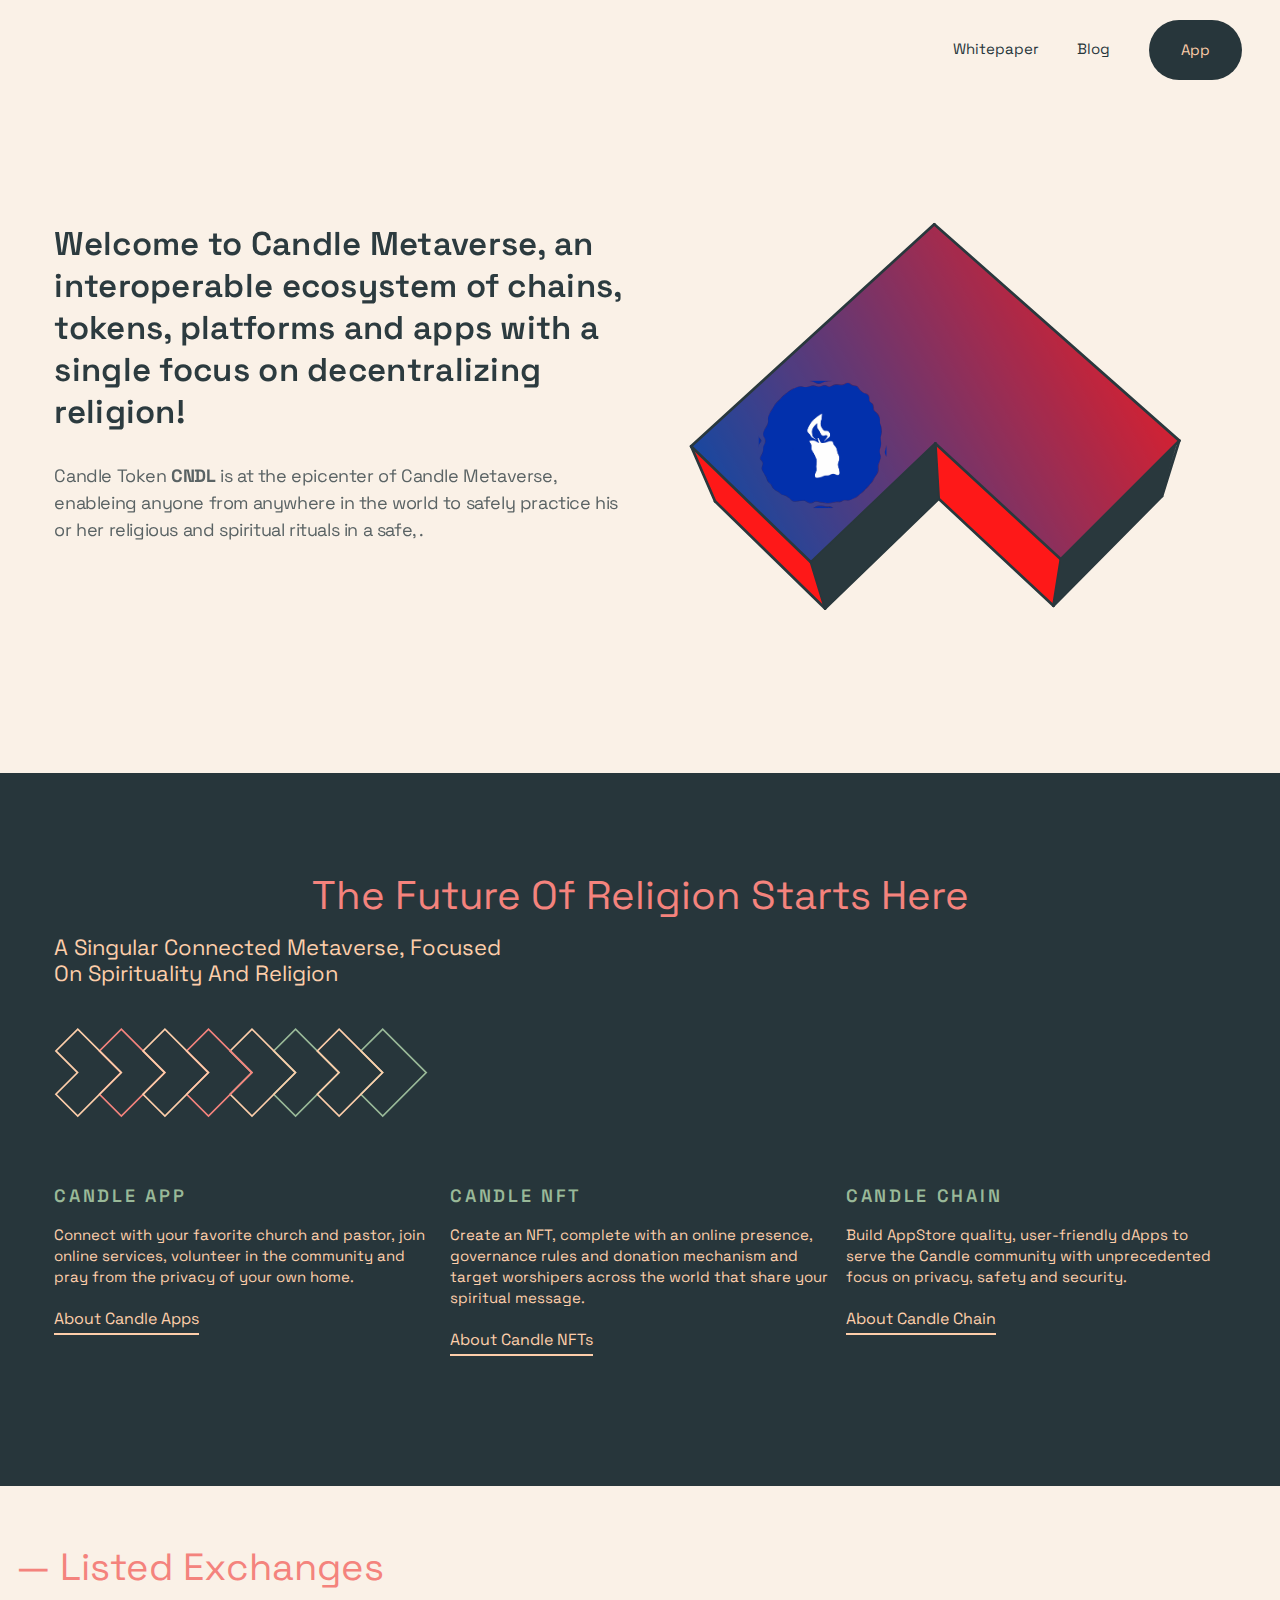
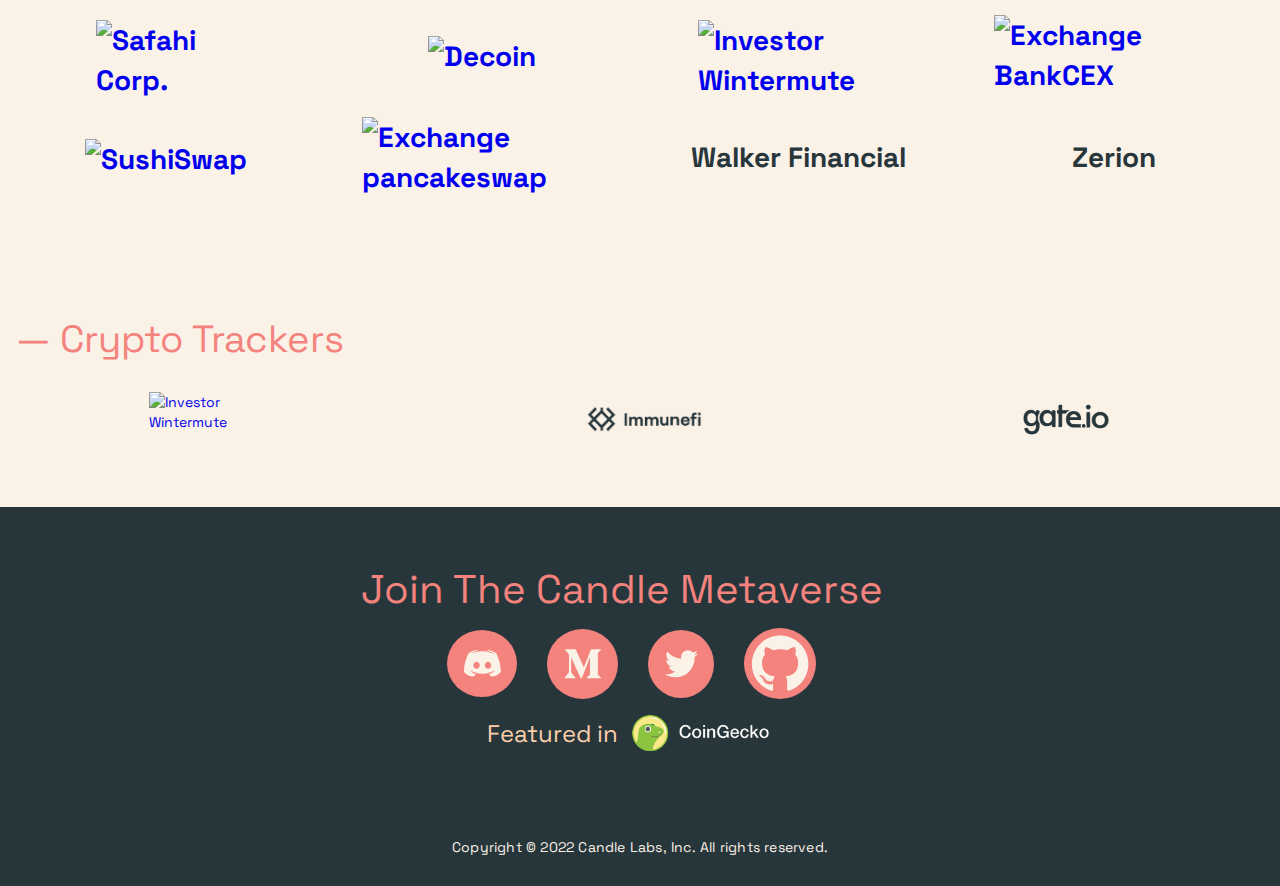
==== commit c5f1da88: "Update index.html" ====
--- a/www.candlelabs.org/index.html
+++ b/www.candlelabs.org/index.html
@@ -84,7 +84,7 @@
     <div id="w-node-d539f87f-f357-7b3b-2ef5-b58edb82bbf5-ff7ae6be" class="investor">
       <a href="https://www.tokpie.com/" target="_blank" class="dim w-inline-block">
         <img src="tokpie.png" loading="lazy" sizes="(max-width: 479px) 70vw, (max-width: 991px) 198px, 220px" alt="Investor Wintermute" class="investor-image fabric"/></a></div><div id="w-node-_1b70a4c5-f20a-3465-73ca-4e7893a9c026-ff7ae6be" class="investor">
-          <a href="https://www.bankcex.com/" target="_blank" class="dim w-inline-block"><img src="bankcex.png" loading="lazy" sizes="(max-width: 991px) 144px, 160px" alt="Exchange BankCEX" class="exchange-image"/></a></div>
+          <a href="https://www.bankcex.com/" target="_blank" class="dim w-inline-block"><img src="Bankcex.png" loading="lazy" sizes="(max-width: 991px) 144px, 160px" alt="Exchange BankCEX" class="exchange-image"/></a></div>
           <div id="w-node-_659c20e0-2938-e401-83e3-09eab33905a3-ff7ae6be" class="investor">
             <a href="https://www.sushi.com/" target="_blank" class="dim w-inline-block">
               <img src="Sushi.png" loading="lazy" alt="SushiSwap" class="Exchange -image Sushi"/></a></div>
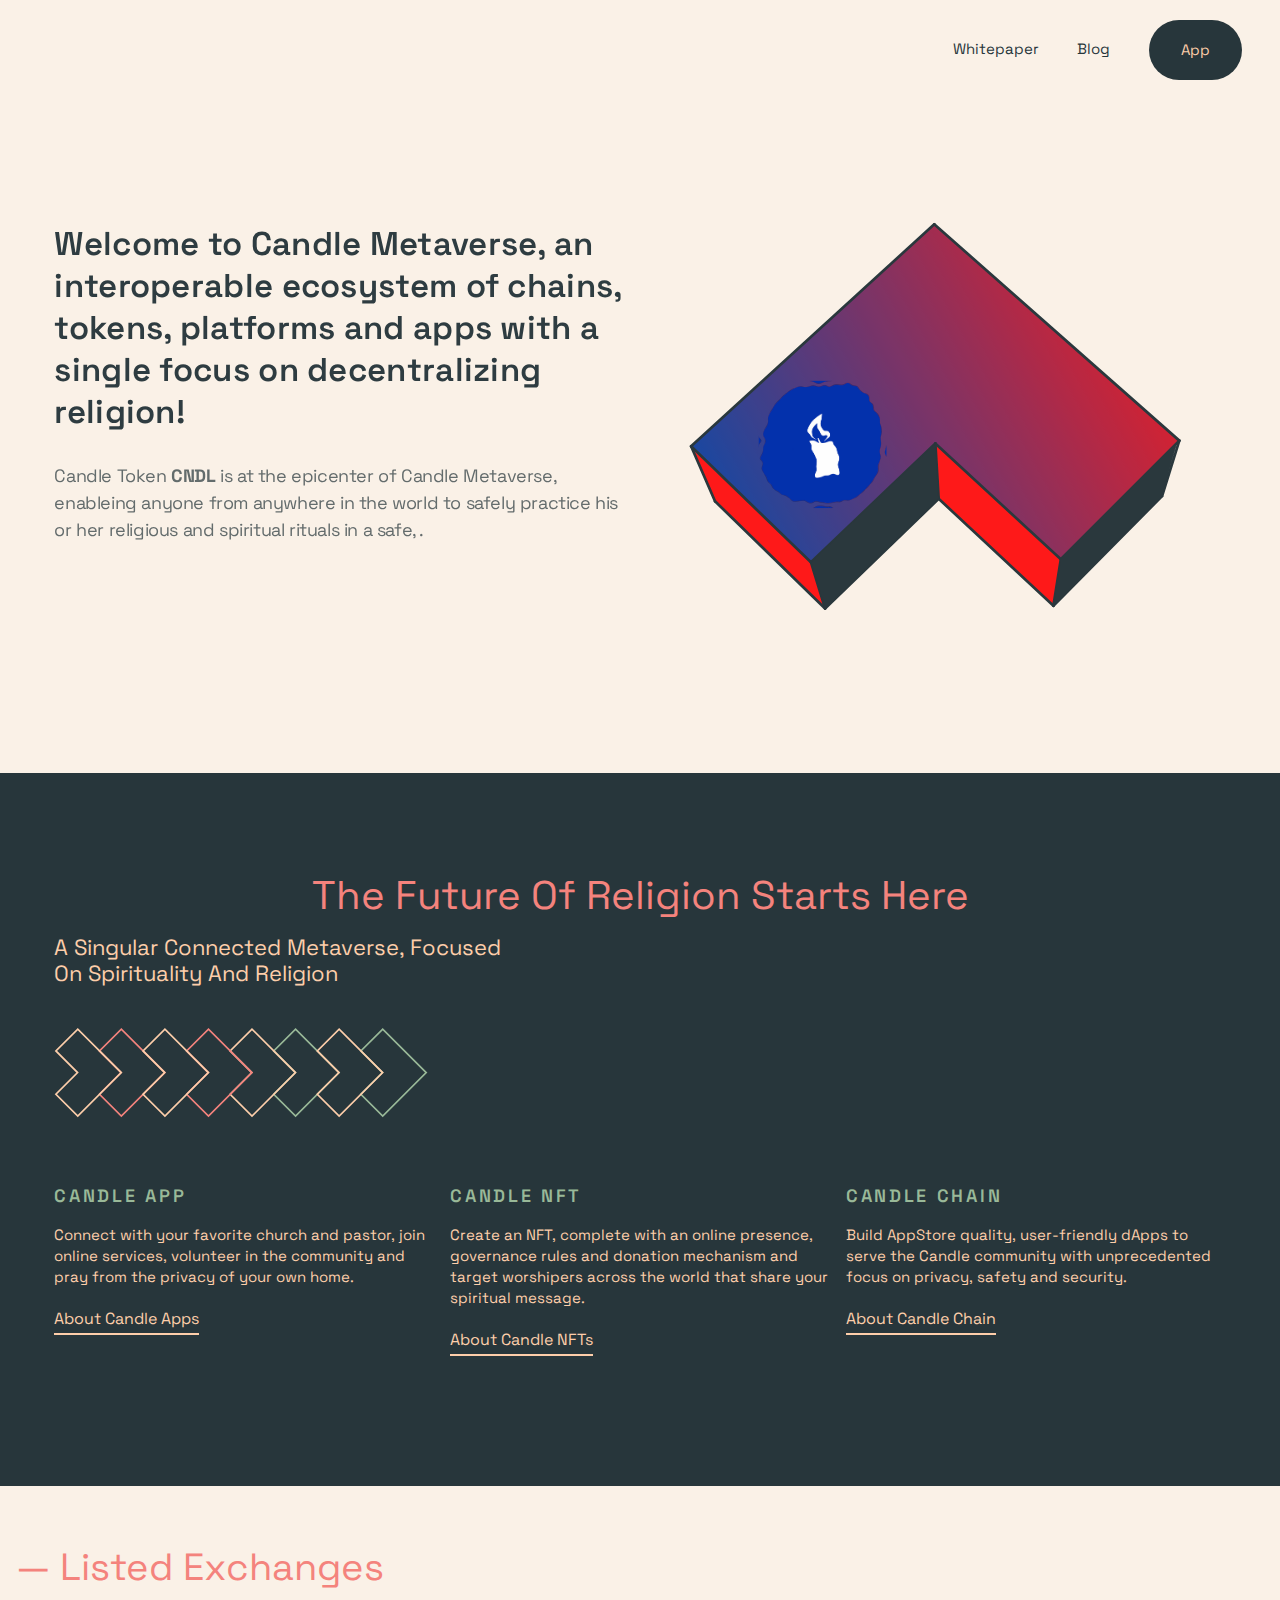
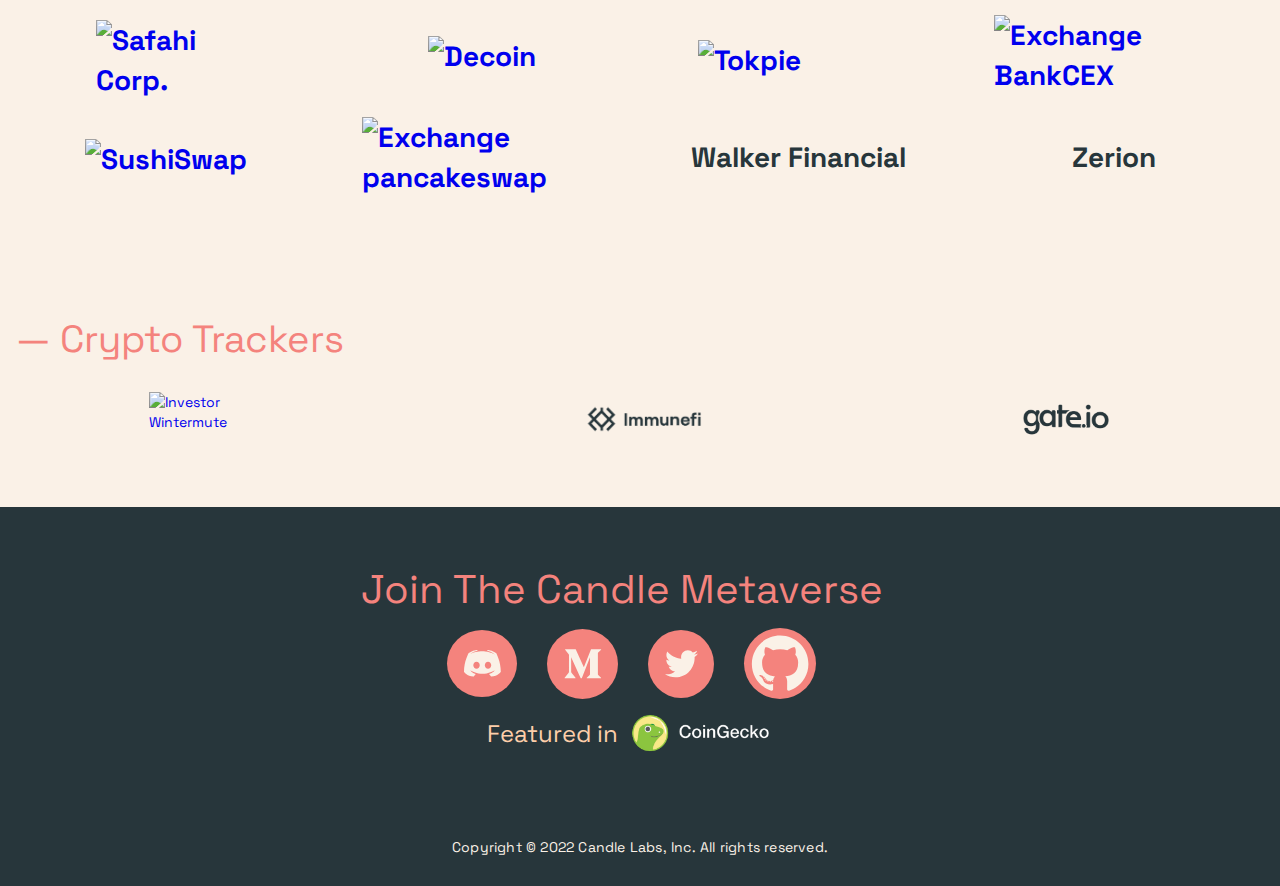
==== commit 943e4961: "Update index.html" ====
--- a/www.candlelabs.org/index.html
+++ b/www.candlelabs.org/index.html
@@ -83,7 +83,7 @@
    <img src="decoin.png" loading="lazy" sizes="(max-width: 479px) 70vw, (max-width: 991px) 198px, 220px"  alt="Decoin" class="excahnge-image"/></a></div>
     <div id="w-node-d539f87f-f357-7b3b-2ef5-b58edb82bbf5-ff7ae6be" class="investor">
       <a href="https://www.tokpie.com/" target="_blank" class="dim w-inline-block">
-        <img src="tokpie.png" loading="lazy" sizes="(max-width: 479px) 70vw, (max-width: 991px) 198px, 220px" alt="Investor Wintermute" class="investor-image fabric"/></a></div><div id="w-node-_1b70a4c5-f20a-3465-73ca-4e7893a9c026-ff7ae6be" class="investor">
+        <img src="tokpie.png" loading="lazy" sizes="(max-width: 400px) 70vw, (max-width: 800px) 198px, 220px" alt=" Tokpie" class="investor-image fabric"/></a></div><div id="w-node-_1b70a4c5-f20a-3465-73ca-4e7893a9c026-ff7ae6be" class="investor">
           <a href="https://www.bankcex.com/" target="_blank" class="dim w-inline-block"><img src="Bankcex.png" loading="lazy" sizes="(max-width: 991px) 144px, 160px" alt="Exchange BankCEX" class="exchange-image"/></a></div>
           <div id="w-node-_659c20e0-2938-e401-83e3-09eab33905a3-ff7ae6be" class="investor">
             <a href="https://www.sushi.com/" target="_blank" class="dim w-inline-block">
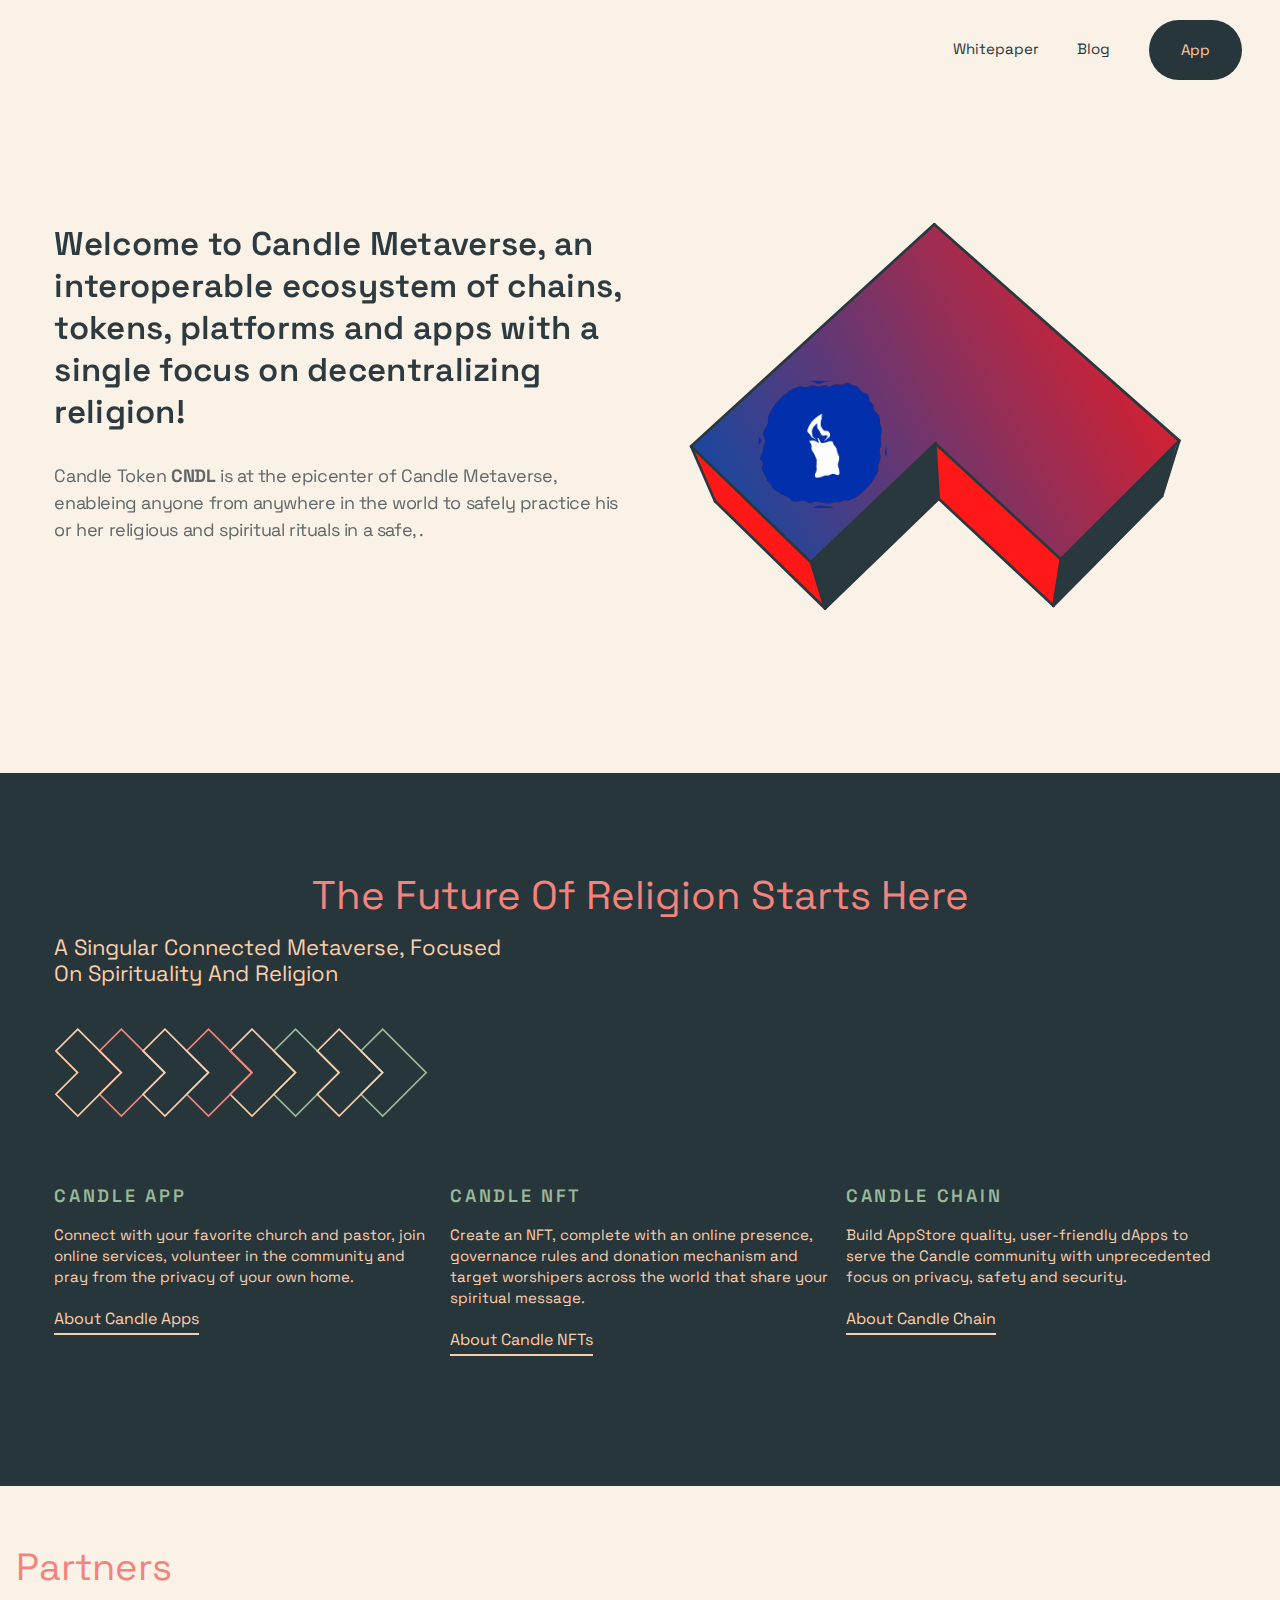
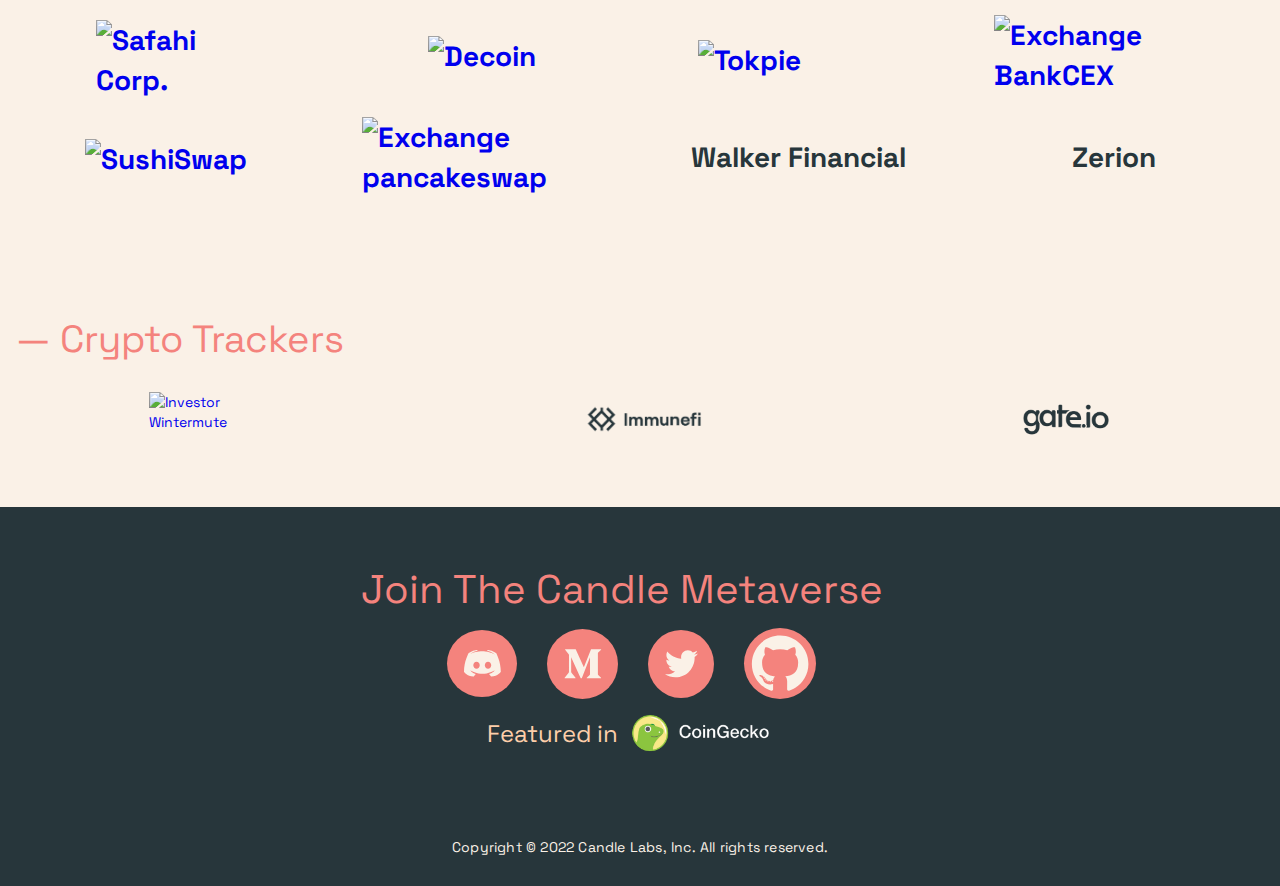
==== commit 76af03f9: "Update index.html" ====
--- a/www.candlelabs.org/index.html
+++ b/www.candlelabs.org/index.html
@@ -71,7 +71,7 @@
     <p class="paragraph">Build AppStore quality, user-friendly dApps to serve the Candle community with unprecedented focus on privacy, safety and security.
 </p>
     <a href="https://docs.candlelabs.org/fundamentals/task-lists" target="_blank" class="cta w-button">About Candle Chain</a></div></div></div></div>
-    <div class="investors"><div class="container w-container"><h2 class="heading-5 heading-investors">— Listed Exchanges</h2><div class="w-layout-grid grid">
+    <div class="investors"><div class="container w-container"><h2 class="heading-5 heading-investors">Partners</h2><div class="w-layout-grid grid">
 
 
       <div id="w-node-_1b70a4c5-f20a-3465-73ca-4e7893a9c018-ff7ae6be" class="investor"><a href="https://uniswap.org/" target="_blank" class="dim w-inline-block">
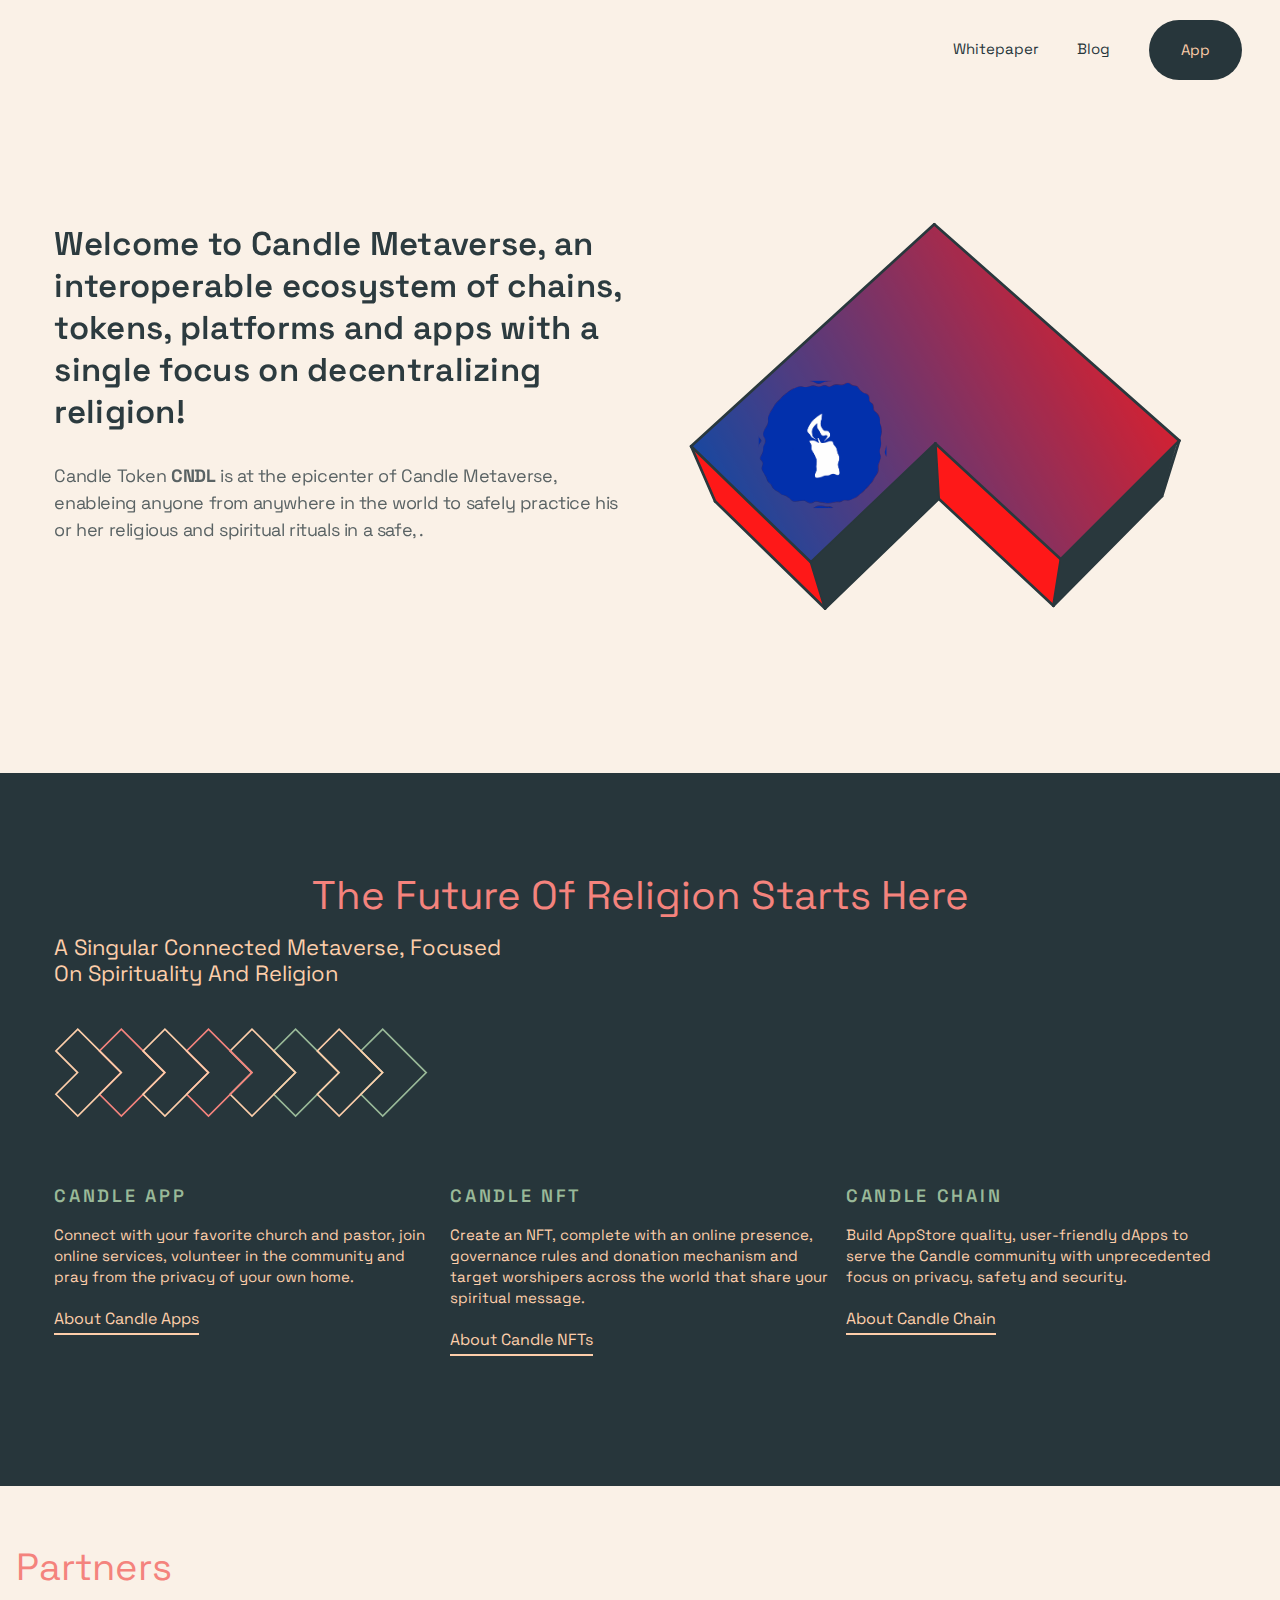
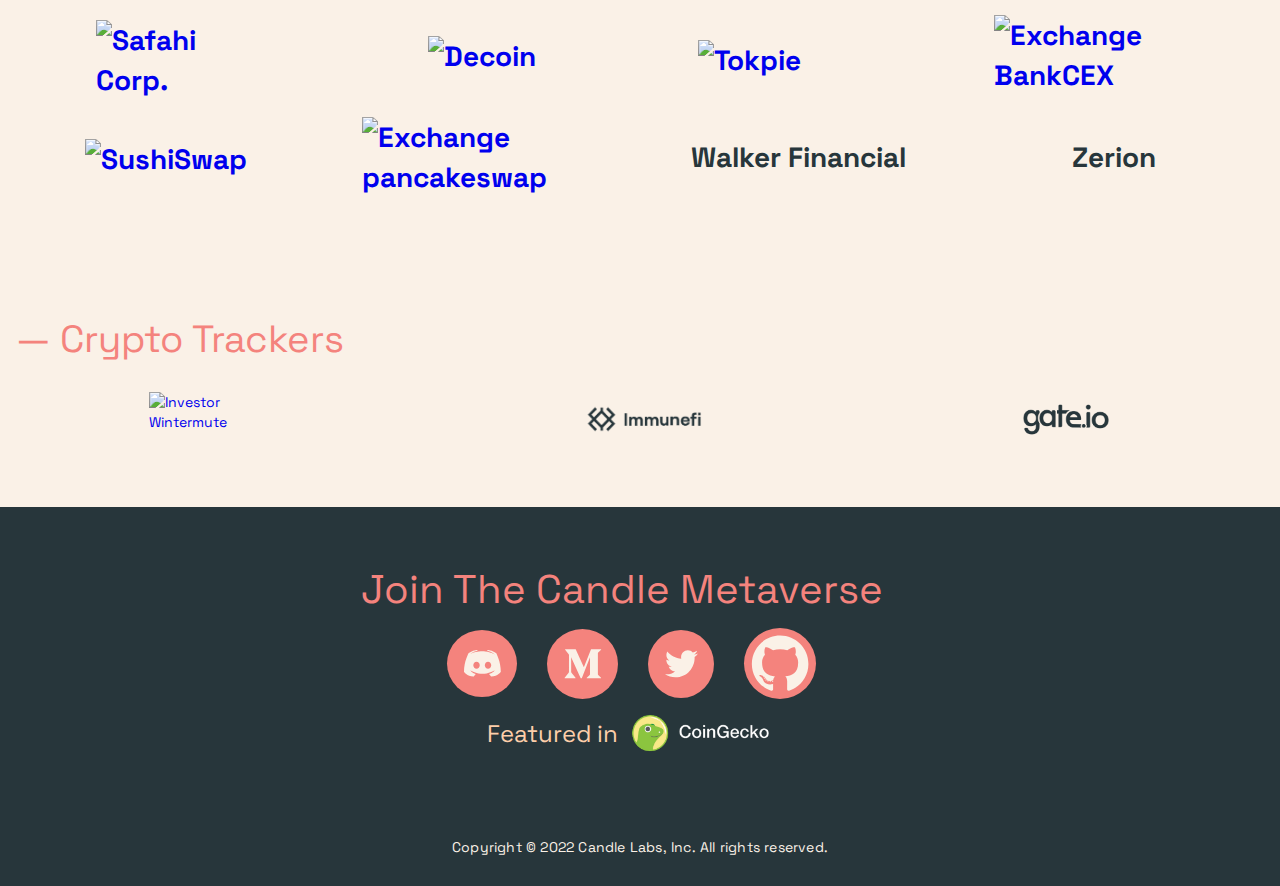
==== commit 252ba216: "Update index.html" ====
--- a/www.candlelabs.org/index.html
+++ b/www.candlelabs.org/index.html
@@ -45,7 +45,7 @@
   <div id="w-node-_2e3316db-cefd-234c-665d-4109540e0d42-ff7ae6be" class="hero-block">
   <h1 class="heading"><strong data-w-id="49341418-ab2d-3c2f-fae9-a14dba0515b2" style="opacity:100" class="bold-text">Welcome to Candle Metaverse, an interoperable ecosystem of chains, tokens, platforms and apps with a single focus on decentralizing religion!</strong><br/>
 </h1><p data-w-id="2e3316db-cefd-234c-665d-4109540e0d48" style="opacity:100" class="paragraph-large">Candle Token <strong>CNDL</strong> is at the epicenter of Candle Metaverse, enableing anyone from anywhere in the world to safely practice his or her religious and spiritual rituals in a safe, .<br/></p><a data-w-id="a3d1c6f5-d1e4-67a4-e57e-4eb6cc7f3124" style="opacity:100" href="https://discord.gg/candle" class="button mt-2 w-button">Join The Community</a>
-<a data-w-id="7714aa1b-9472-0fd0-4b97-acdff02890be" style="opacity:100" href="https://app.dodoex.io/?network=mainnet&from=USDC&to=CNDL" target="_blank" class="button mt-2 w-button">Get CNDL</a>
+<a data-w-id="7714aa1b-9472-0fd0-4b97-acdff02890be" style="opacity:100" href="https://coinmarketcap.com/coins/candle" target="_blank" class="button mt-2 w-button"> CNDL Stats</a>
 </div><img src="cndlangletwosexy.svg" loading="lazy" width="575" style="opacity:100" id="w-node-a0c30afb-bed7-268b-de76-1f6a2603e500-ff7ae6be" data-w-id="a0c30afb-bed7-268b-de76-1f6a2603e500" alt="Angle company logo" class="hidden-mobile"/></div></div></div>
 <div class="logo-section"><div class="container"><div class="w-layout-grid logo-grid"><div class="logo-block"></div><div class="logo-block"></div><div class="logo-block">
   <img src="60e3fb152239cd0c357e8c8a_60b36ea5ca8f27bf516a2c9f_twitter.svg" alt="Twitter Account"/></div>
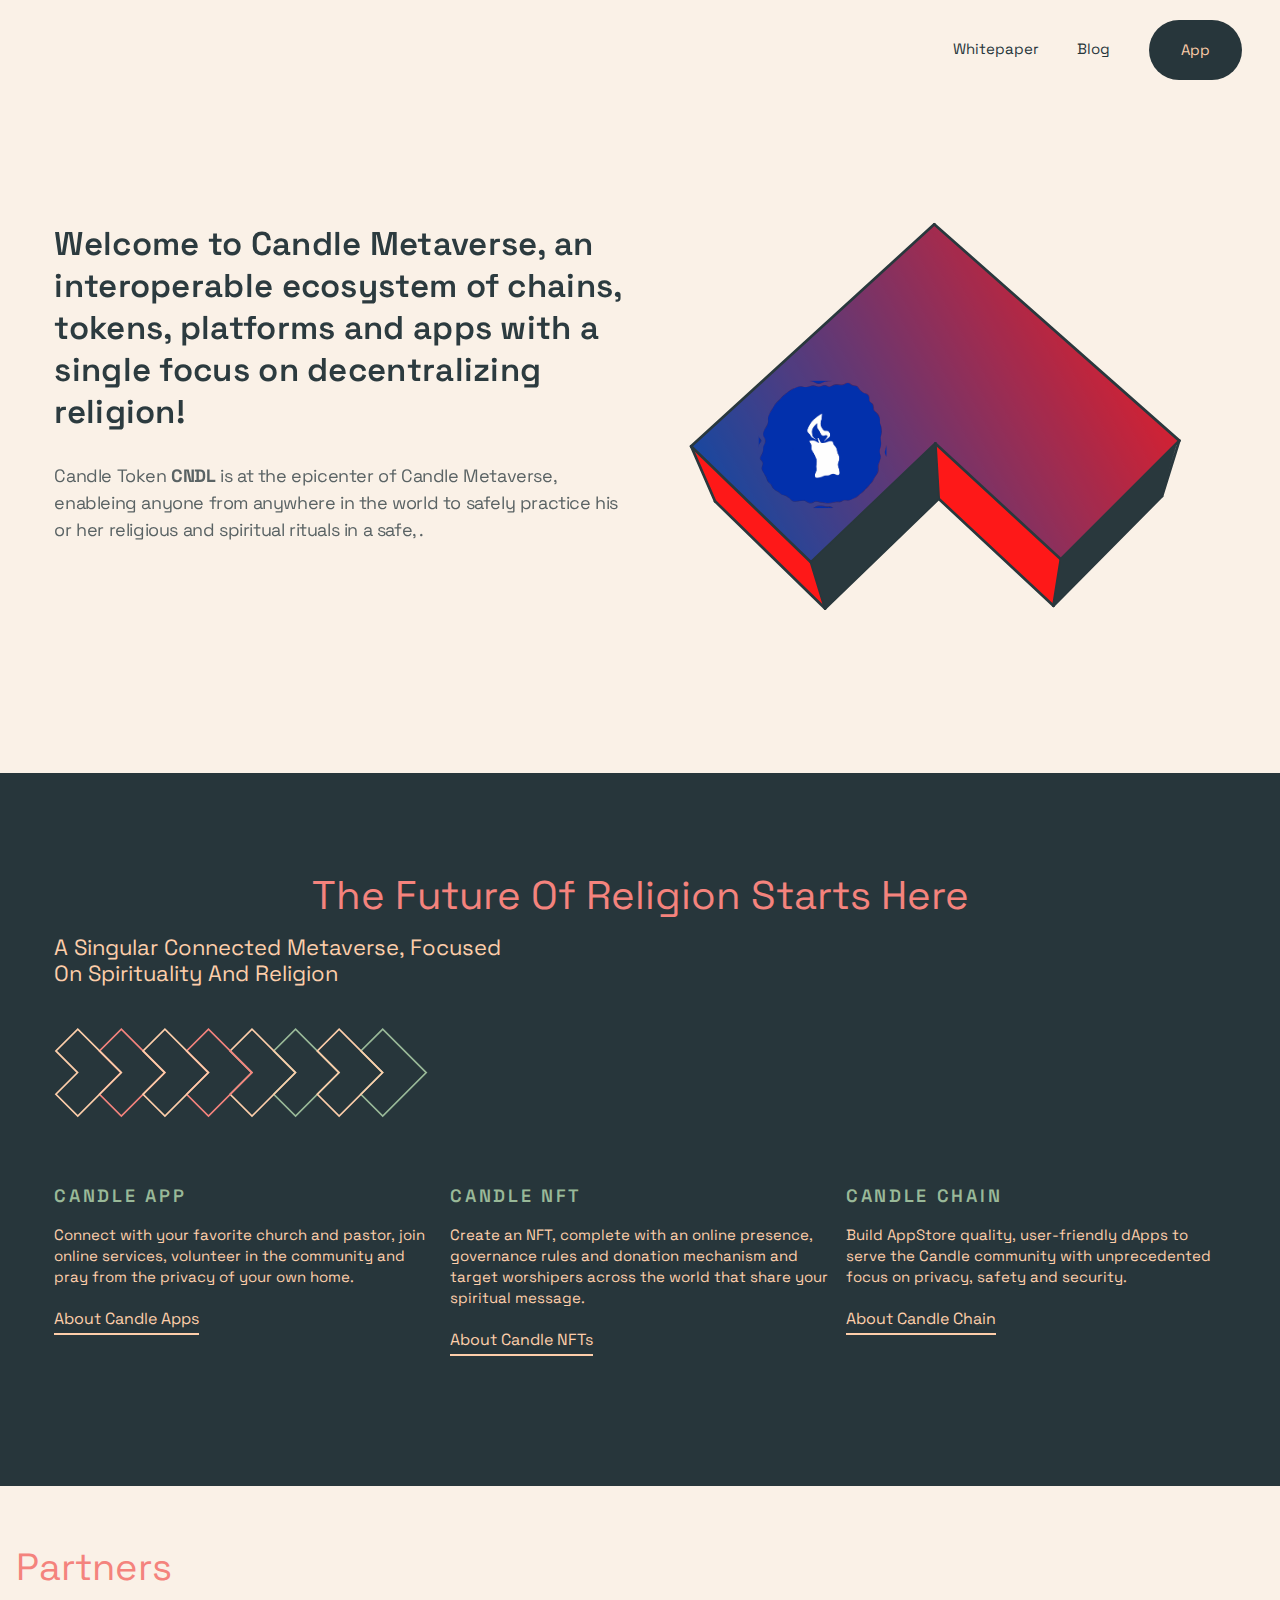
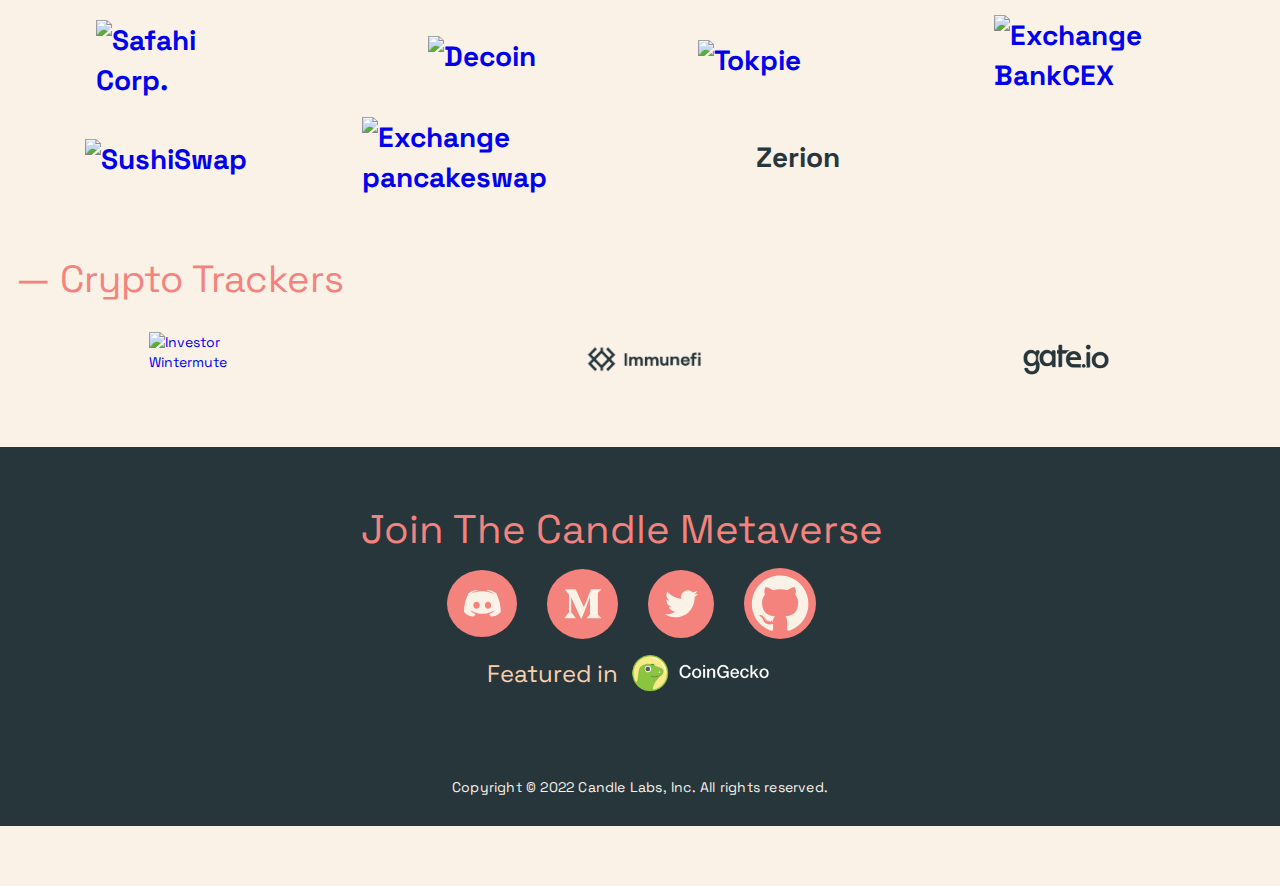
==== commit 68335dff: "Update index.html" ====
--- a/www.candlelabs.org/index.html
+++ b/www.candlelabs.org/index.html
@@ -92,7 +92,7 @@
                 <a href="https://pancakeswap.finance/swap/" target="_blank" class="dim w-inline-block">
                   <img src="Pancake.png" loading="lazy" sizes="(max-width: 479px) 36px, (max-width: 991px) 90px, 100px"  alt="Exchange pancakeswap" class="Exchang-image pancake"/></a></div>
               <div id="w-node-_52344bb0-9d8d-0787-273a-6e9726940b06-ff7ae6be" class="investor">
-                <div class="dim"><a href="https://twitter.com/wlkrfinancial" target="_blank" class="link-2 twitter-link">Walker Financial</a></div></div>
+            
               <div id="w-node-f1ea0bd0-6238-7a7e-cdcd-528fb8693aa4-ff7ae6be" class="investor">
                 <div class="dim">
                 <a href="https://app.zerion.io/invest/asset/CNDL-0xbc138bd20c98186cc0342c8e380953af0cb48ba8" target="_blank" class="link-2 twitter-link">Zerion </a></div></div></div></div></div>
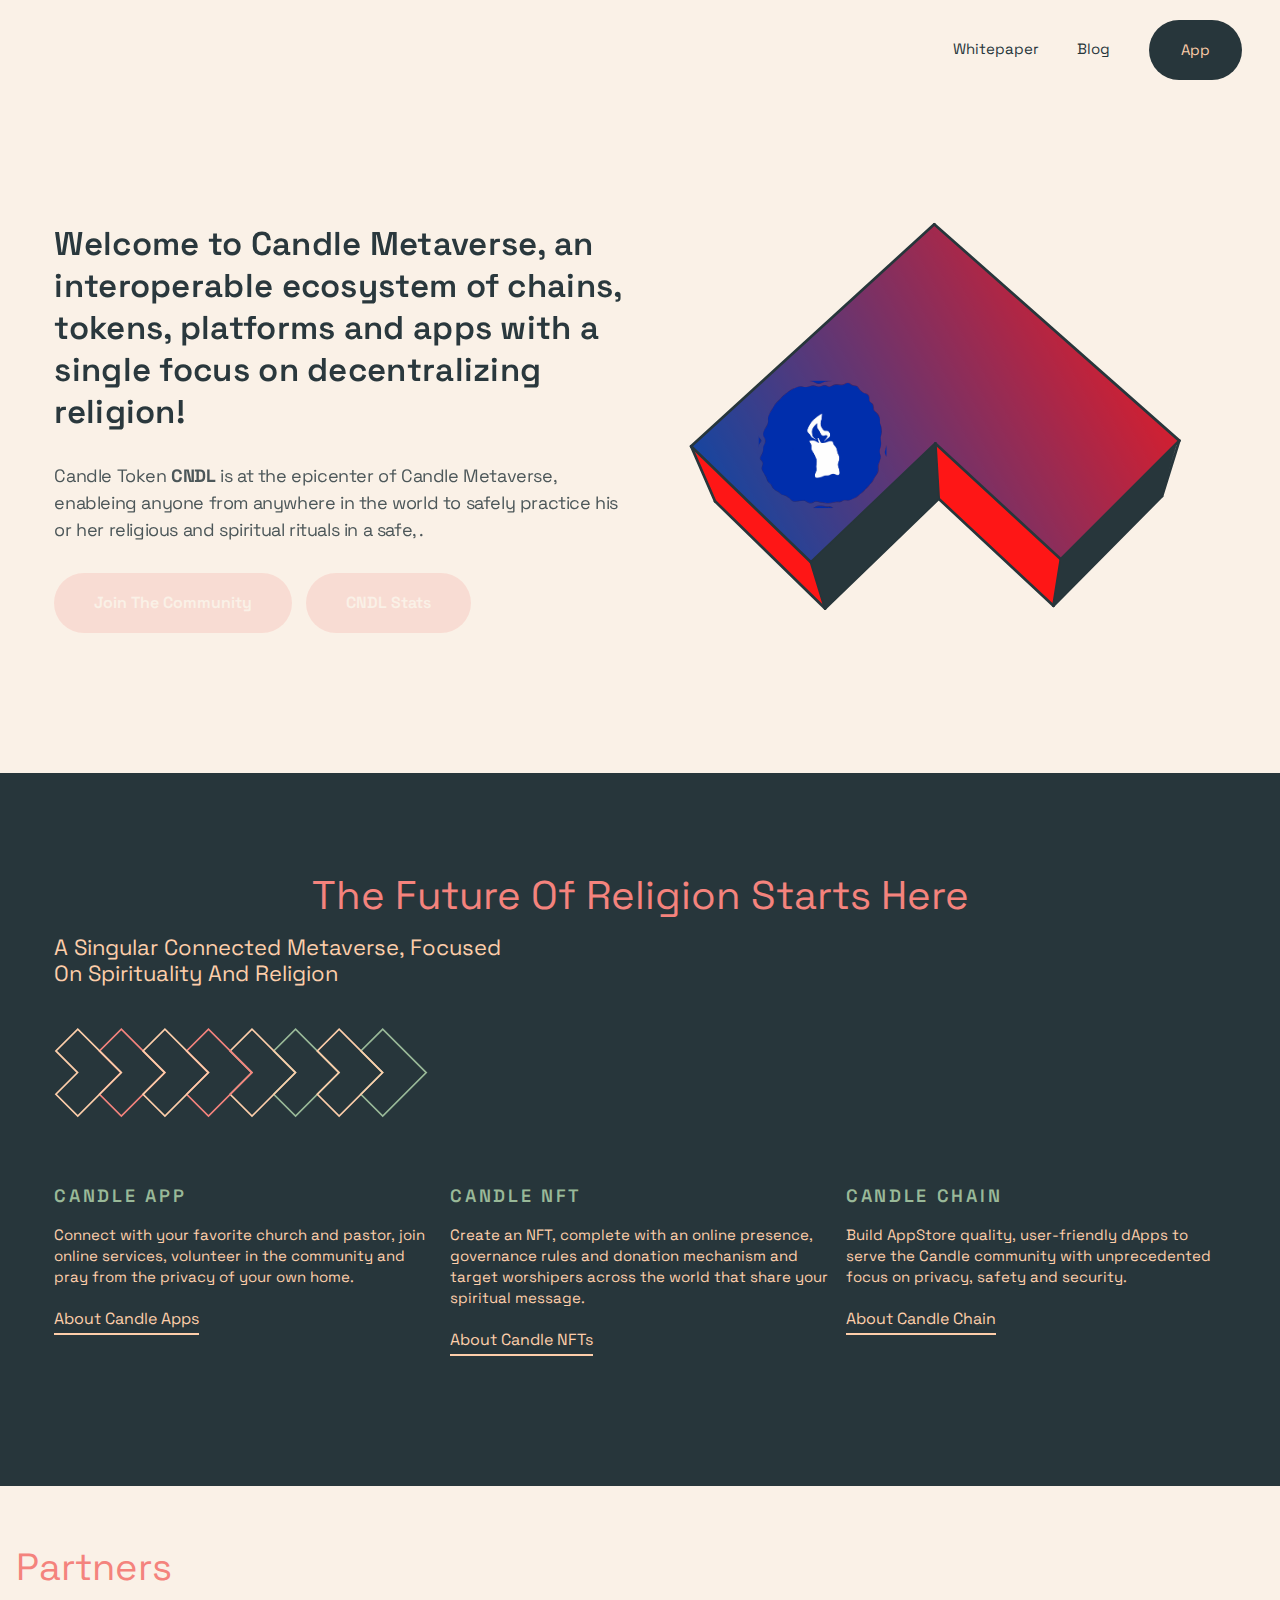
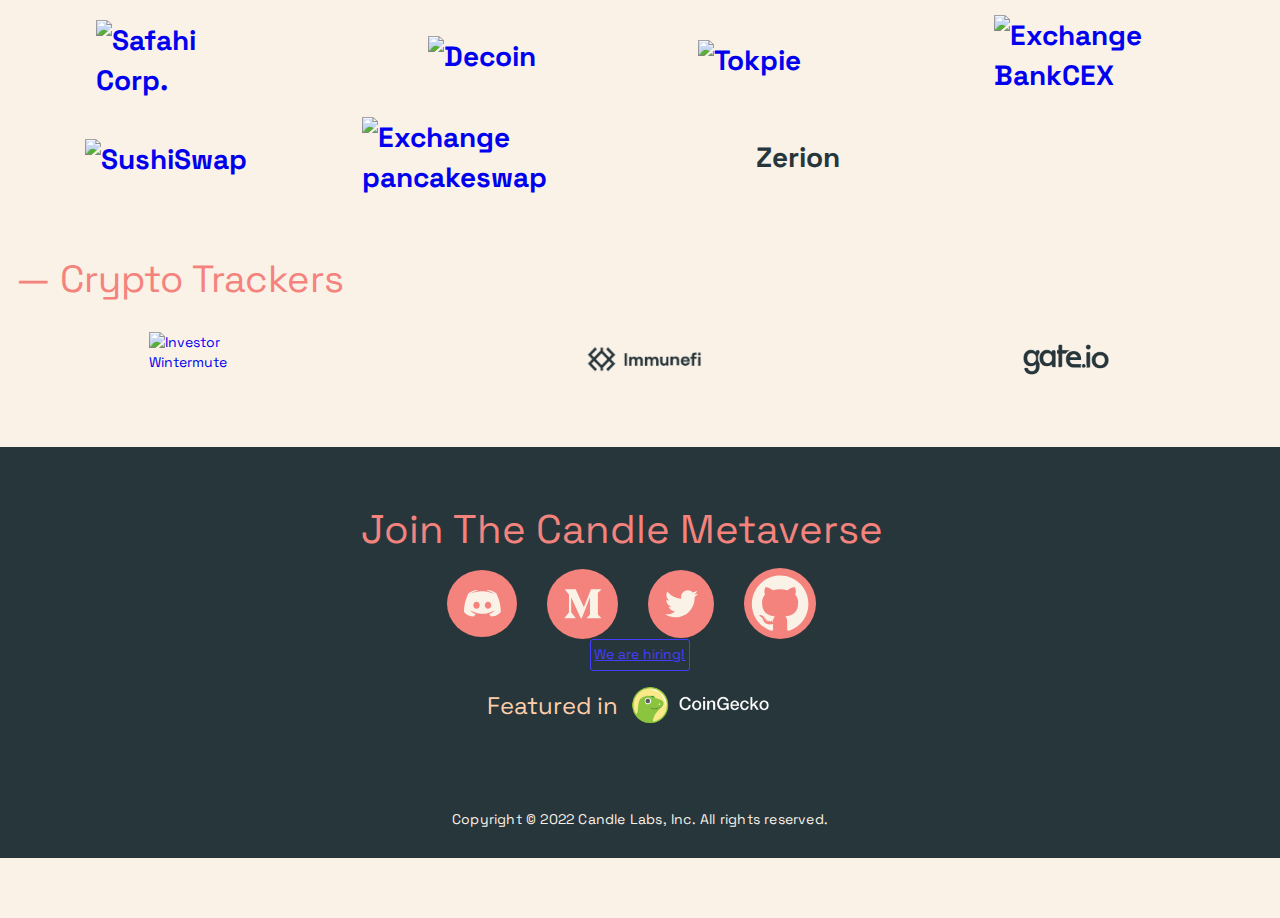
==== commit 507b0937: "Update index.html" ====
--- a/www.candlelabs.org/index.html
+++ b/www.candlelabs.org/index.html
@@ -92,7 +92,7 @@
                 <a href="https://pancakeswap.finance/swap/" target="_blank" class="dim w-inline-block">
                   <img src="Pancake.png" loading="lazy" sizes="(max-width: 479px) 36px, (max-width: 991px) 90px, 100px"  alt="Exchange pancakeswap" class="Exchang-image pancake"/></a></div>
               <div id="w-node-_52344bb0-9d8d-0787-273a-6e9726940b06-ff7ae6be" class="investor">
-            
+
               <div id="w-node-f1ea0bd0-6238-7a7e-cdcd-528fb8693aa4-ff7ae6be" class="investor">
                 <div class="dim">
                 <a href="https://app.zerion.io/invest/asset/CNDL-0xbc138bd20c98186cc0342c8e380953af0cb48ba8" target="_blank" class="link-2 twitter-link">Zerion </a></div></div></div></div></div>
@@ -113,6 +113,7 @@
           <img src="6141c4c83874c326d974926d_discord.svg" loading="lazy" alt="Candle Protocol Discord Server link" class="image-13"/></a><a href="https://reddit.com/r/cndl" target="_blank" class="link-block w-inline-block"><img src="6141c49a3874c31d9a749238_medium.svg" loading="lazy" alt="Angle Medium Blog link" class="image-14"/></a>
   <a href="https://twitter.com/Candle_labs" target="_blank" class="link-block w-inline-block">
   <img src="6141c49ae60aa364b25dbf61_twitter.svg" loading="lazy" alt="Candle Twitter Link" class="image-15"/></a><a href="https://github.com/Candleprotocol" target="_blank" class="link-block github w-inline-block"><img src="6141c49a4c741830a2ef9b62_github_logo.svg" loading="lazy" alt="Candle Repository" class="image-16"/></a></div></div>
+  <a href="https://cryptojobslist.com/companies/candle-labs" target="_blank" style="display: inline-block; border: 0.09em solid #453dff; border-radius: 3px; color: #453dff; padding: 0.3em 0.2em 0.4em; text-align: center; width: 7.2em;" rel="noopener">We are hiring!</a>
 <div class="container flex"><h3 class="heading-6">Featured in </h3>
   <a href="https://www.coingecko.com/en/coins/candle" target="_blank" class="dim w-inline-block"><img src="61efdd9250656a502699b645_CoinGecko-WhiteText.png" loading="lazy" sizes="(max-width: 991px) 144px, 160px" srcset="61efdd9250656a502699b645_CoinGecko-WhiteText-p-500.png 500w, 61efdd9250656a502699b645_CoinGecko-WhiteText-p-800.png 800w, 61efdd9250656a502699b645_CoinGecko-WhiteText-p-1080.png 1080w, 61efdd9250656a502699b645_CoinGecko-WhiteText-p-1600.png 1600w, 61efdd9250656a502699b645_CoinGecko-WhiteText.png 9600w" alt="" class="investor-image"/></a></div></div>
 <div class="footer-03"><div class="container">
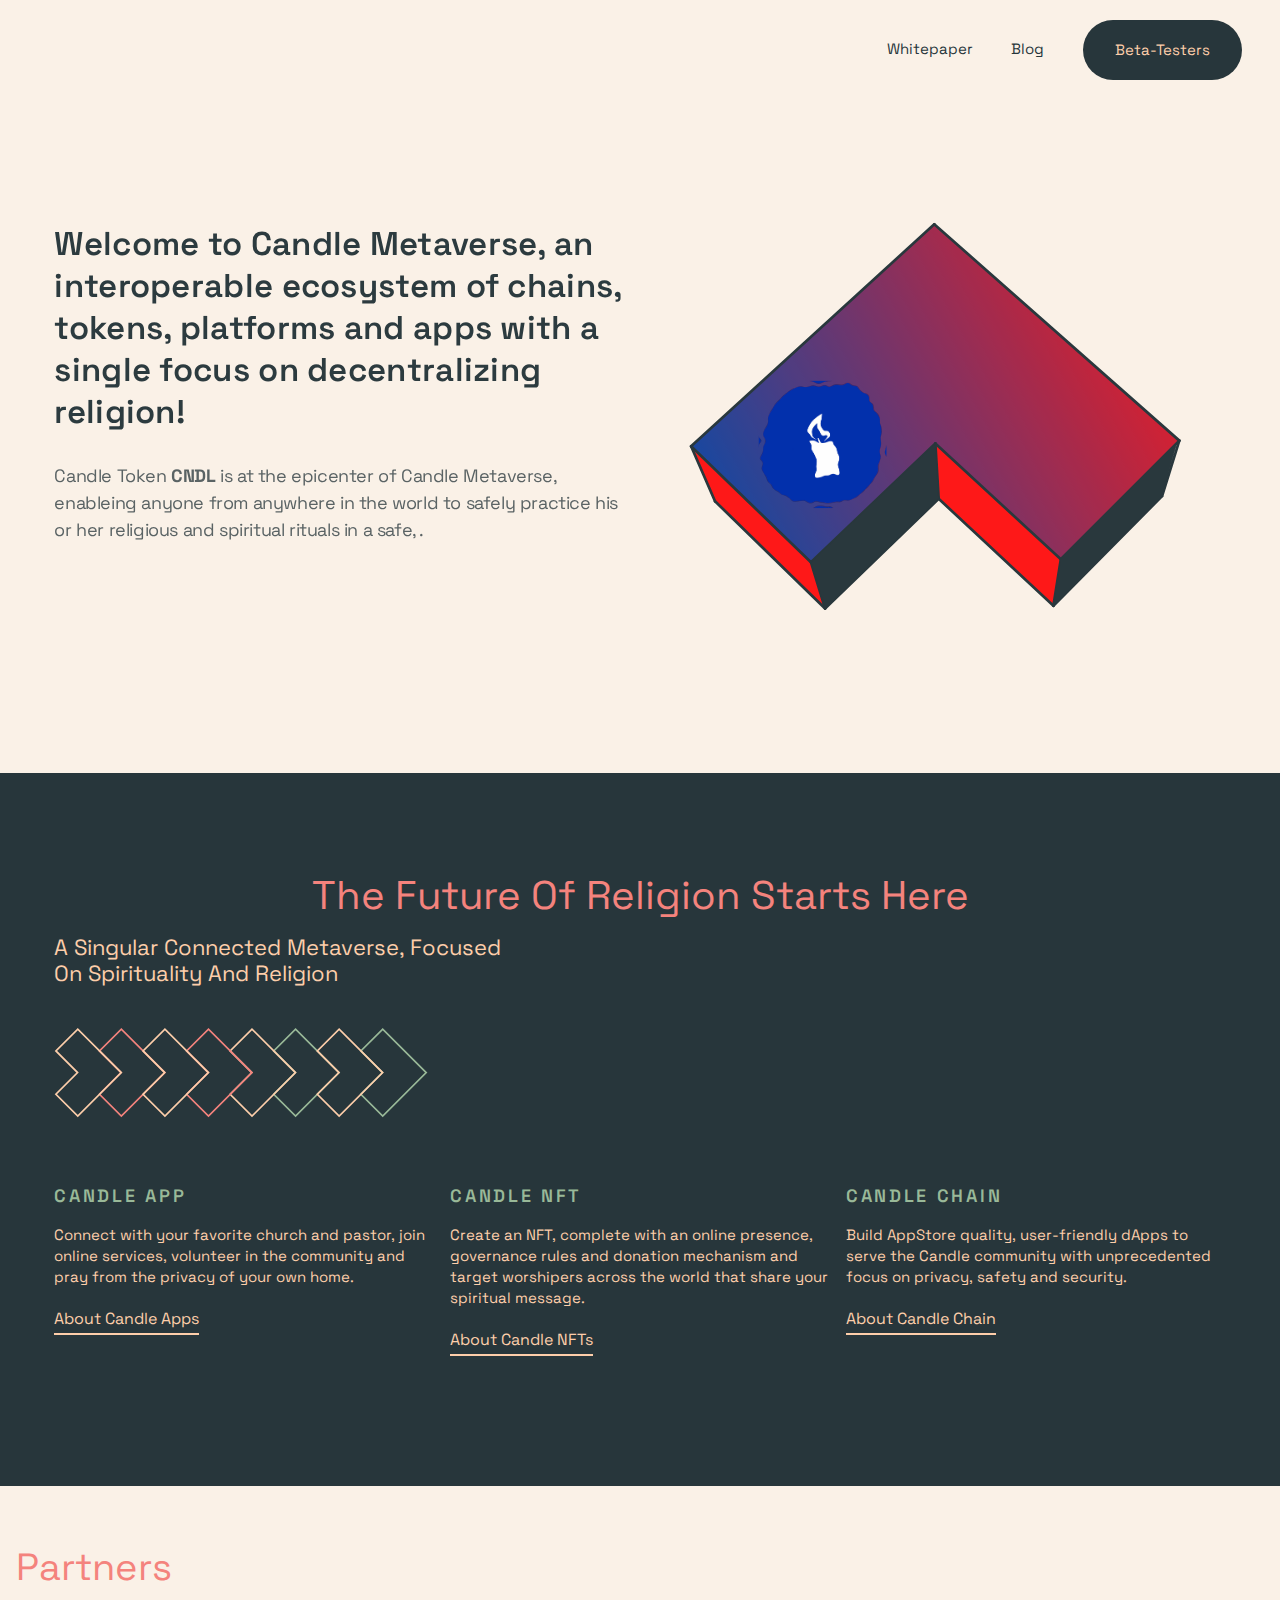
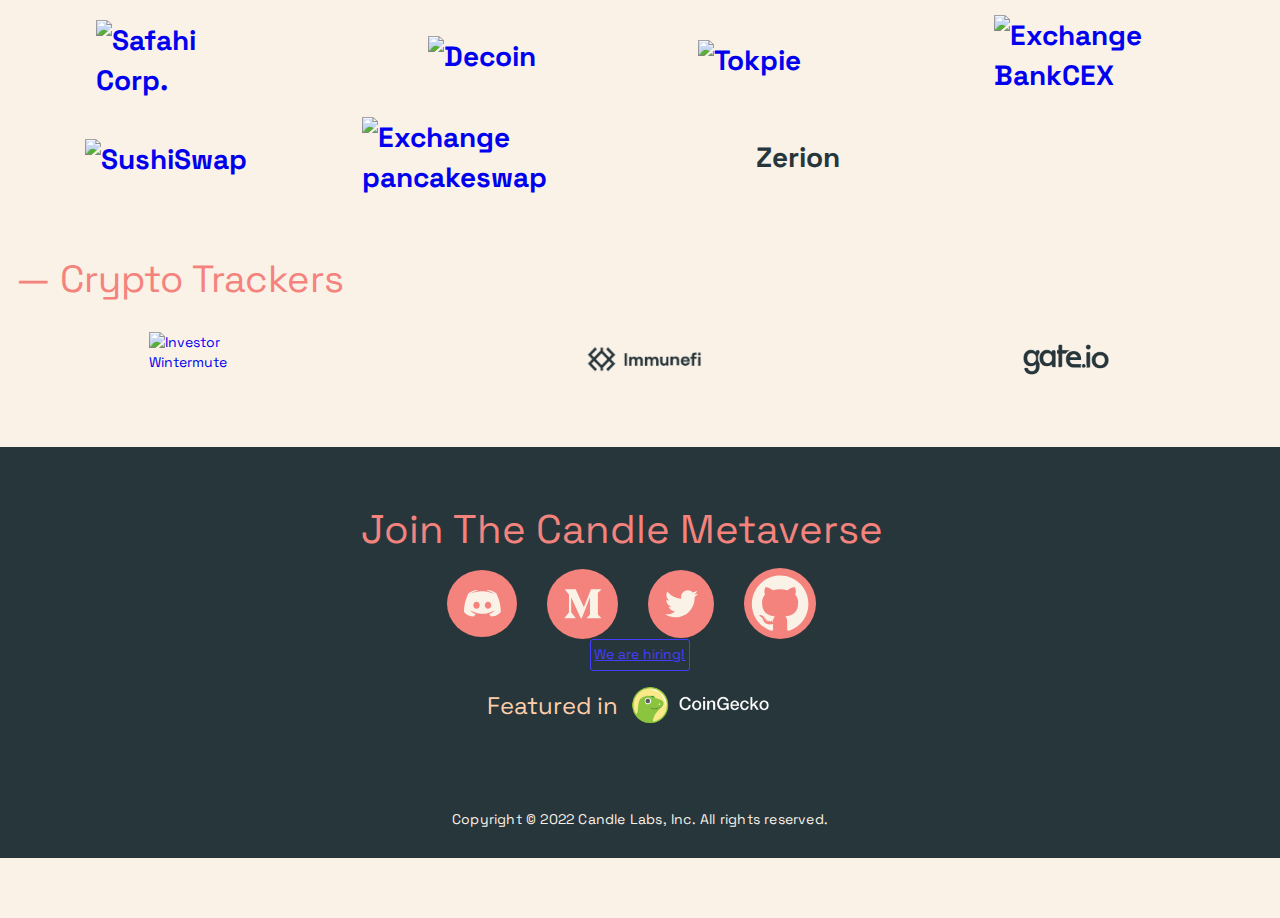
==== commit ece22bd1: "Update index.html" ====
--- a/www.candlelabs.org/index.html
+++ b/www.candlelabs.org/index.html
@@ -35,16 +35,16 @@
 </svg></div></a></div>
 <div class="mobile-button w-nav-button"><div class="icon w-icon-nav-menu"></div></div></div>
 <nav role="navigation" class="nav-menu w-nav-menu"><a href="index.html" aria-current="page" class="nav-link w-nav-link w--current">Trade</a><a href="https://docs.candlelabs.org" target="_blank" class="nav-link w-nav-link">Whitepaper</a>
-<a href="https://reddit.com/r/cndl" target="_blank" class="nav-link w-nav-link">Blog</a><a href="https://app.dodoex.io/?network=mainnet&from=CNDL&to=USDC" target="_blank" class="button-navigation mt-2 w-nav-link">App</a><div class="button-wrap playground centered horizontal menubutton"><a href="https://discord.com/invite/z3kCpTaKMh" target="_blank" class="link-block first-child w-inline-block">
+<a href="https://reddit.com/r/cndl" target="_blank" class="nav-link w-nav-link">Blog</a><a href="https://docs.google.com/forms/d/e/1FAIpQLSfqgEiJAjAl1SpkbvBEtgXhyOfIyIXRGH31moTHpOYA8VWupQ/viewform" target="_blank" class="button-navigation mt-2 w-nav-link">Beta-Testers</a><div class="button-wrap playground centered horizontal menubutton"><a href="https://discord.com/invite/z3kCpTaKMh" target="_blank" class="link-block first-child w-inline-block">
     <img src="6141c4c83874c326d974926d_discord.svg" loading="lazy" alt="Candle Protocol Discord Server link" class="image-8"/>
   </a>
   <a href="https://reddit.com/r/cndl" target="_blank" class="link-block w-inline-block"><img src="6141c49a3874c31d9a749238_medium.svg" loading="lazy" alt="Angle Medium Blog link" class="image-11"/></a>
-  <a href="https://twitter.com/candle_labs" target="_blank" class="link-block w-inline-block"><img src="6141c49ae60aa364b25dbf61_twitter.svg" loading="lazy" alt="Angle Twitter Link" class="image-10"/></a><a href="https://github.com/Candleprotocol" target="_blank" class="link-block github last-child w-inline-block">
+  <a href="https://twitter.com/candle_labs" target="_blank" class="link-block w-inline-block"><img src="6141c49ae60aa364b25dbf61_twitter.svg" loading="lazy" alt="Angle Twitter Link" class="image-10"/></a><a href="https://github.com/Candleplatformsl" target="_blank" class="link-block github last-child w-inline-block">
     <img src="6141c49a4c741830a2ef9b62_github_logo.svg" loading="lazy" alt="Candle Repository" class="image-9"/></a></div></nav></div></div><div class="header"><div class="container">
       <div class="w-layout-grid hero-grid">
   <div id="w-node-_2e3316db-cefd-234c-665d-4109540e0d42-ff7ae6be" class="hero-block">
   <h1 class="heading"><strong data-w-id="49341418-ab2d-3c2f-fae9-a14dba0515b2" style="opacity:100" class="bold-text">Welcome to Candle Metaverse, an interoperable ecosystem of chains, tokens, platforms and apps with a single focus on decentralizing religion!</strong><br/>
-</h1><p data-w-id="2e3316db-cefd-234c-665d-4109540e0d48" style="opacity:100" class="paragraph-large">Candle Token <strong>CNDL</strong> is at the epicenter of Candle Metaverse, enableing anyone from anywhere in the world to safely practice his or her religious and spiritual rituals in a safe, .<br/></p><a data-w-id="a3d1c6f5-d1e4-67a4-e57e-4eb6cc7f3124" style="opacity:100" href="https://discord.gg/candle" class="button mt-2 w-button">Join The Community</a>
+</h1><p data-w-id="2e3316db-cefd-234c-665d-4109540e0d48" style="opacity:100" class="paragraph-large">Candle Token <strong>CNDL</strong> is at the epicenter of Candle Metaverse, enableing anyone from anywhere in the world to safely practice his or her religious and spiritual rituals in a safe, .<br/></p><a data-w-id="a3d1c6f5-d1e4-67a4-e57e-4eb6cc7f3124" style="opacity:100" href="https://docs.google.com/forms/d/e/1FAIpQLSfqgEiJAjAl1SpkbvBEtgXhyOfIyIXRGH31moTHpOYA8VWupQ/viewform" class="button mt-2 w-button">Become a Beta-Tester</a>
 <a data-w-id="7714aa1b-9472-0fd0-4b97-acdff02890be" style="opacity:100" href="https://coinmarketcap.com/coins/candle" target="_blank" class="button mt-2 w-button"> CNDL Stats</a>
 </div><img src="cndlangletwosexy.svg" loading="lazy" width="575" style="opacity:100" id="w-node-a0c30afb-bed7-268b-de76-1f6a2603e500-ff7ae6be" data-w-id="a0c30afb-bed7-268b-de76-1f6a2603e500" alt="Angle company logo" class="hidden-mobile"/></div></div></div>
 <div class="logo-section"><div class="container"><div class="w-layout-grid logo-grid"><div class="logo-block"></div><div class="logo-block"></div><div class="logo-block">
@@ -112,7 +112,7 @@
         <a href="https://discord.gg/candle" target="_blank" class="link-block first-child w-inline-block">
           <img src="6141c4c83874c326d974926d_discord.svg" loading="lazy" alt="Candle Protocol Discord Server link" class="image-13"/></a><a href="https://reddit.com/r/cndl" target="_blank" class="link-block w-inline-block"><img src="6141c49a3874c31d9a749238_medium.svg" loading="lazy" alt="Angle Medium Blog link" class="image-14"/></a>
   <a href="https://twitter.com/Candle_labs" target="_blank" class="link-block w-inline-block">
-  <img src="6141c49ae60aa364b25dbf61_twitter.svg" loading="lazy" alt="Candle Twitter Link" class="image-15"/></a><a href="https://github.com/Candleprotocol" target="_blank" class="link-block github w-inline-block"><img src="6141c49a4c741830a2ef9b62_github_logo.svg" loading="lazy" alt="Candle Repository" class="image-16"/></a></div></div>
+  <img src="6141c49ae60aa364b25dbf61_twitter.svg" loading="lazy" alt="Candle Twitter Link" class="image-15"/></a><a href="https://github.com/candleplatforms" target="_blank" class="link-block github w-inline-block"><img src="6141c49a4c741830a2ef9b62_github_logo.svg" loading="lazy" alt="Candle Repository" class="image-16"/></a></div></div>
   <a href="https://cryptojobslist.com/companies/candle-labs" target="_blank" style="display: inline-block; border: 0.09em solid #453dff; border-radius: 3px; color: #453dff; padding: 0.3em 0.2em 0.4em; text-align: center; width: 7.2em;" rel="noopener">We are hiring!</a>
 <div class="container flex"><h3 class="heading-6">Featured in </h3>
   <a href="https://www.coingecko.com/en/coins/candle" target="_blank" class="dim w-inline-block"><img src="61efdd9250656a502699b645_CoinGecko-WhiteText.png" loading="lazy" sizes="(max-width: 991px) 144px, 160px" srcset="61efdd9250656a502699b645_CoinGecko-WhiteText-p-500.png 500w, 61efdd9250656a502699b645_CoinGecko-WhiteText-p-800.png 800w, 61efdd9250656a502699b645_CoinGecko-WhiteText-p-1080.png 1080w, 61efdd9250656a502699b645_CoinGecko-WhiteText-p-1600.png 1600w, 61efdd9250656a502699b645_CoinGecko-WhiteText.png 9600w" alt="" class="investor-image"/></a></div></div>
